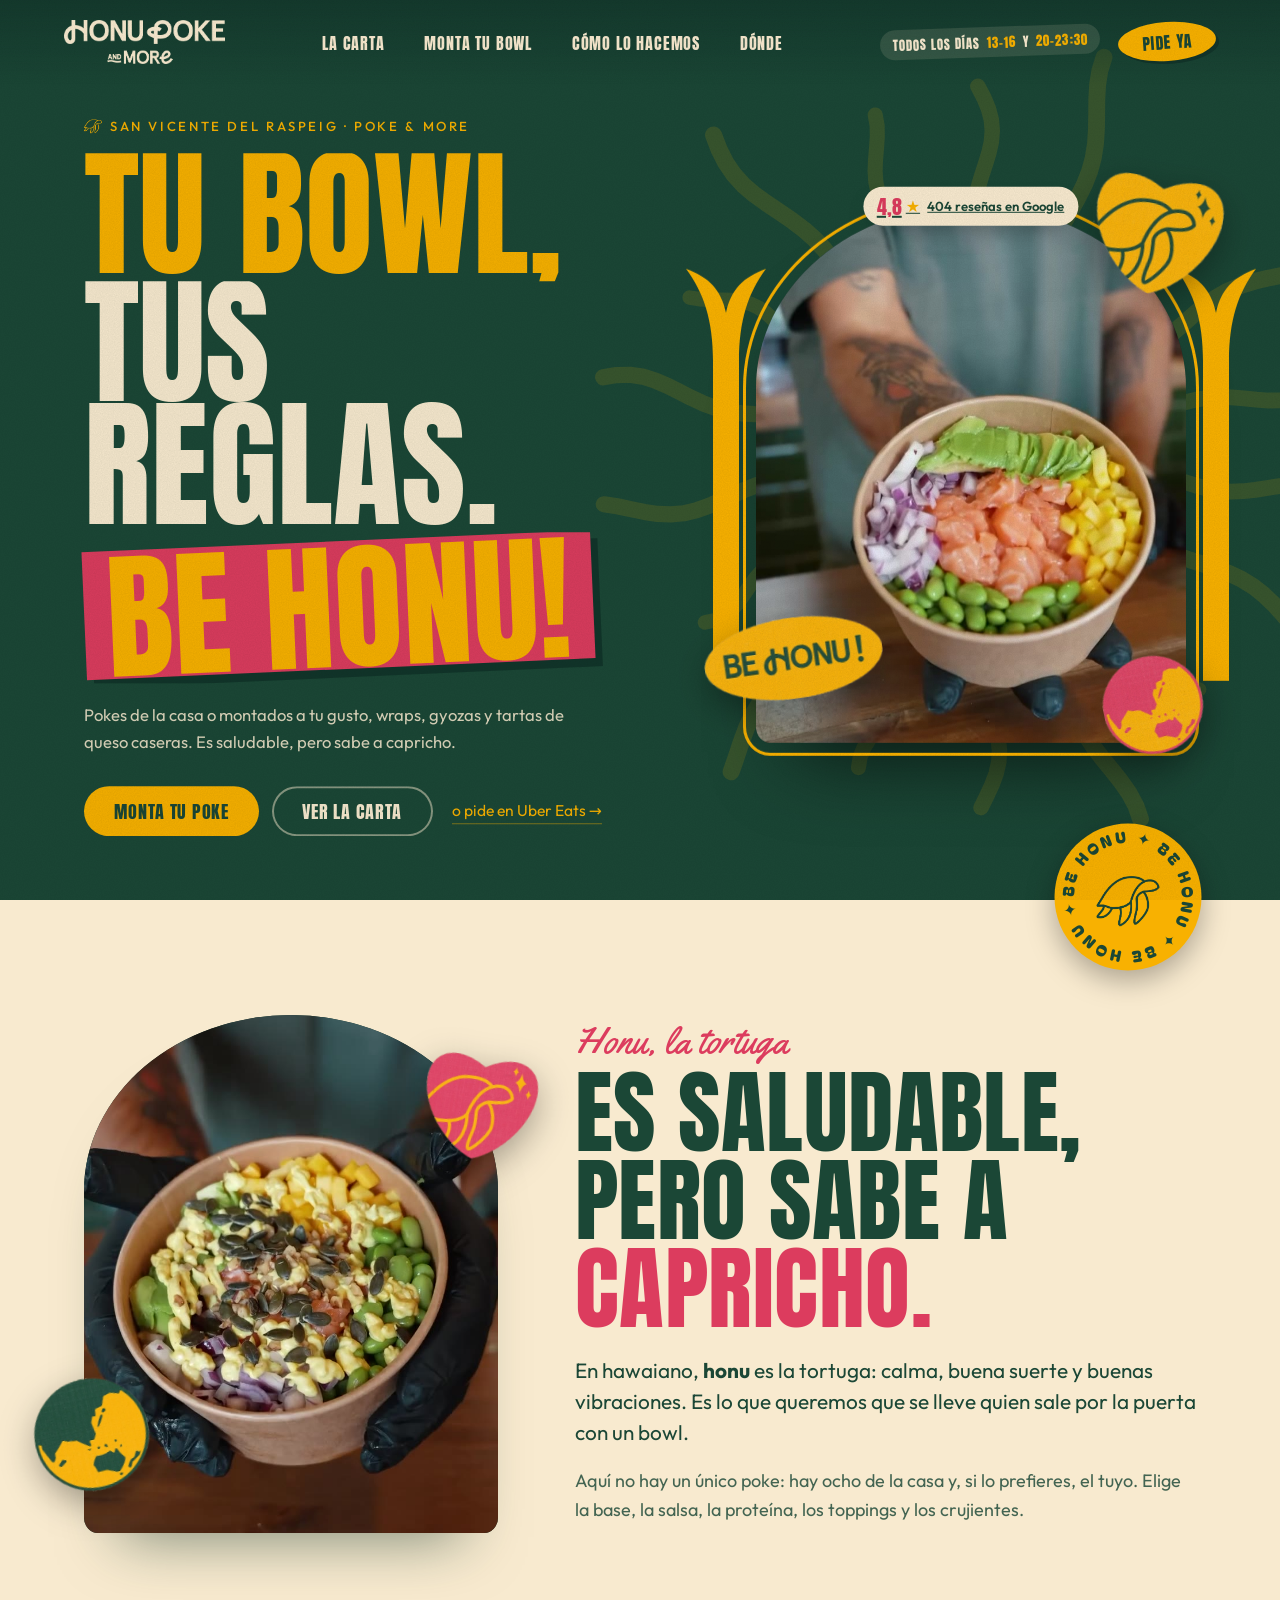
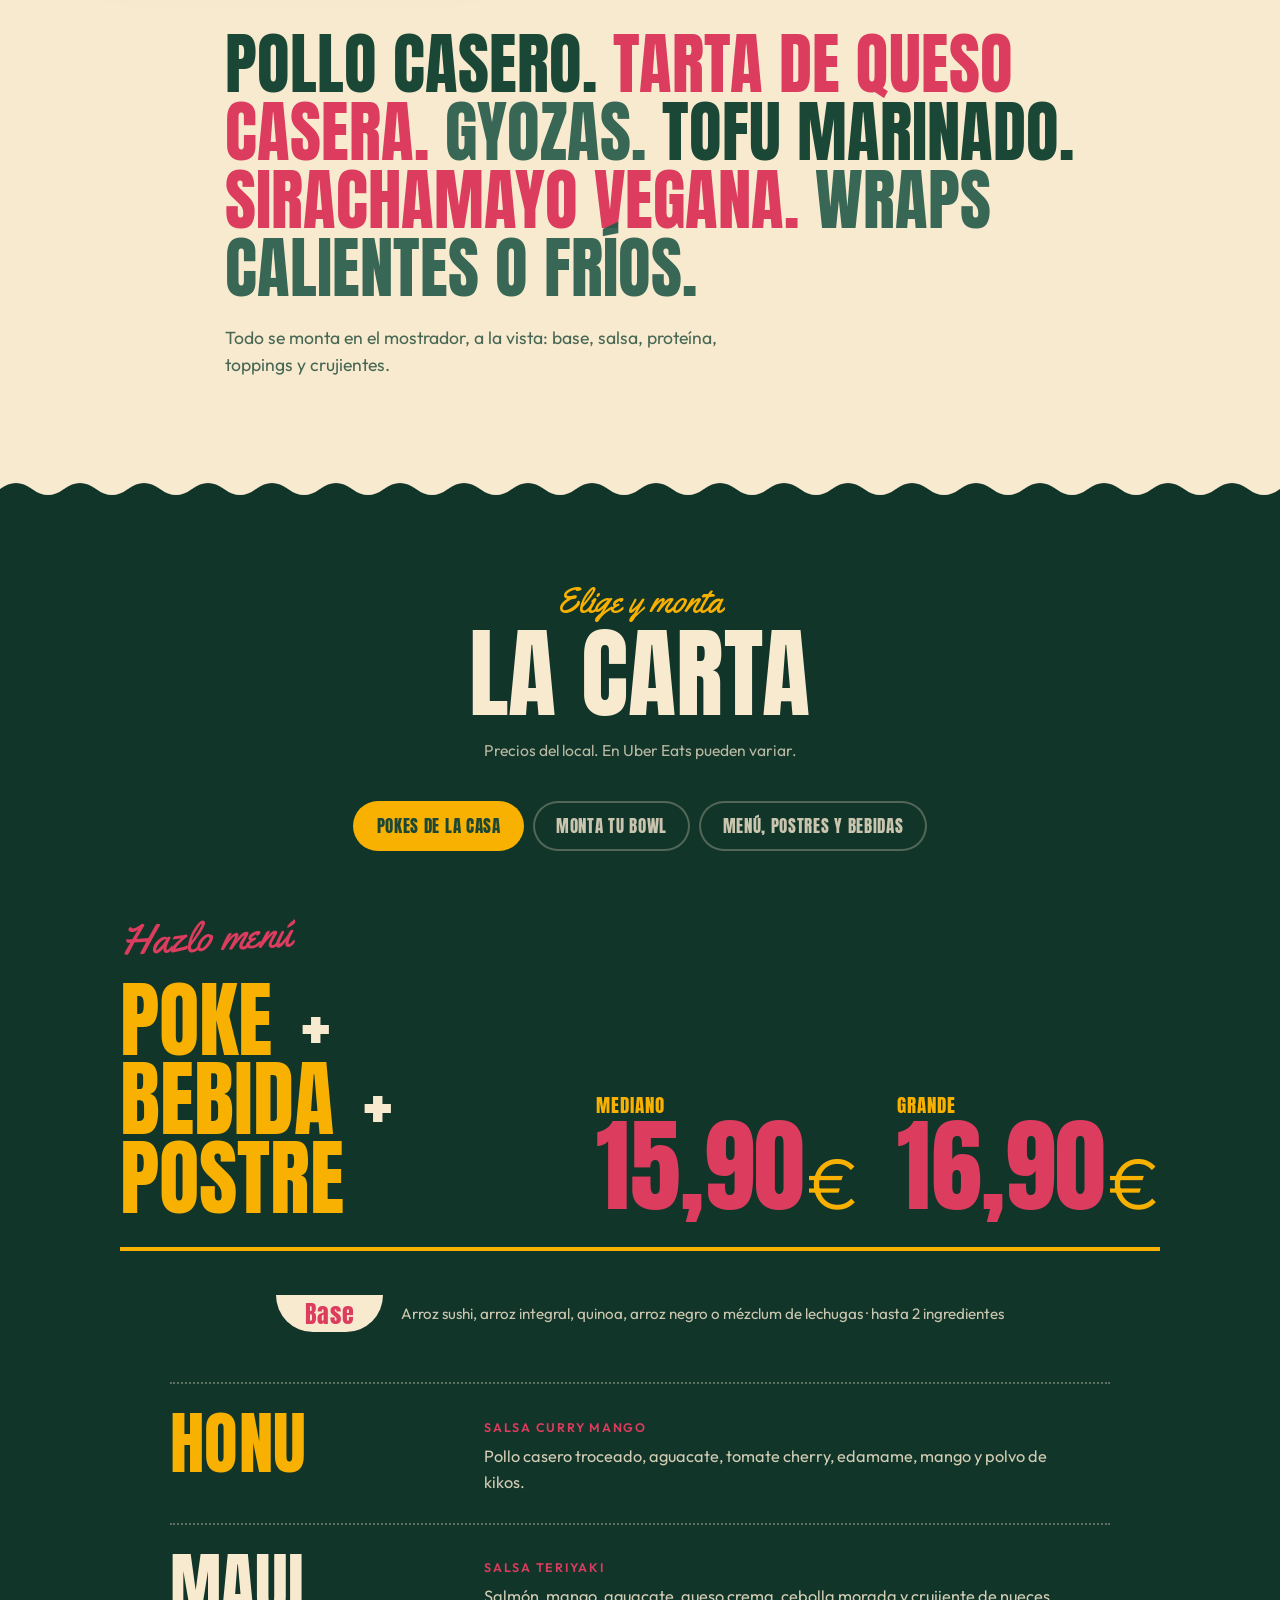
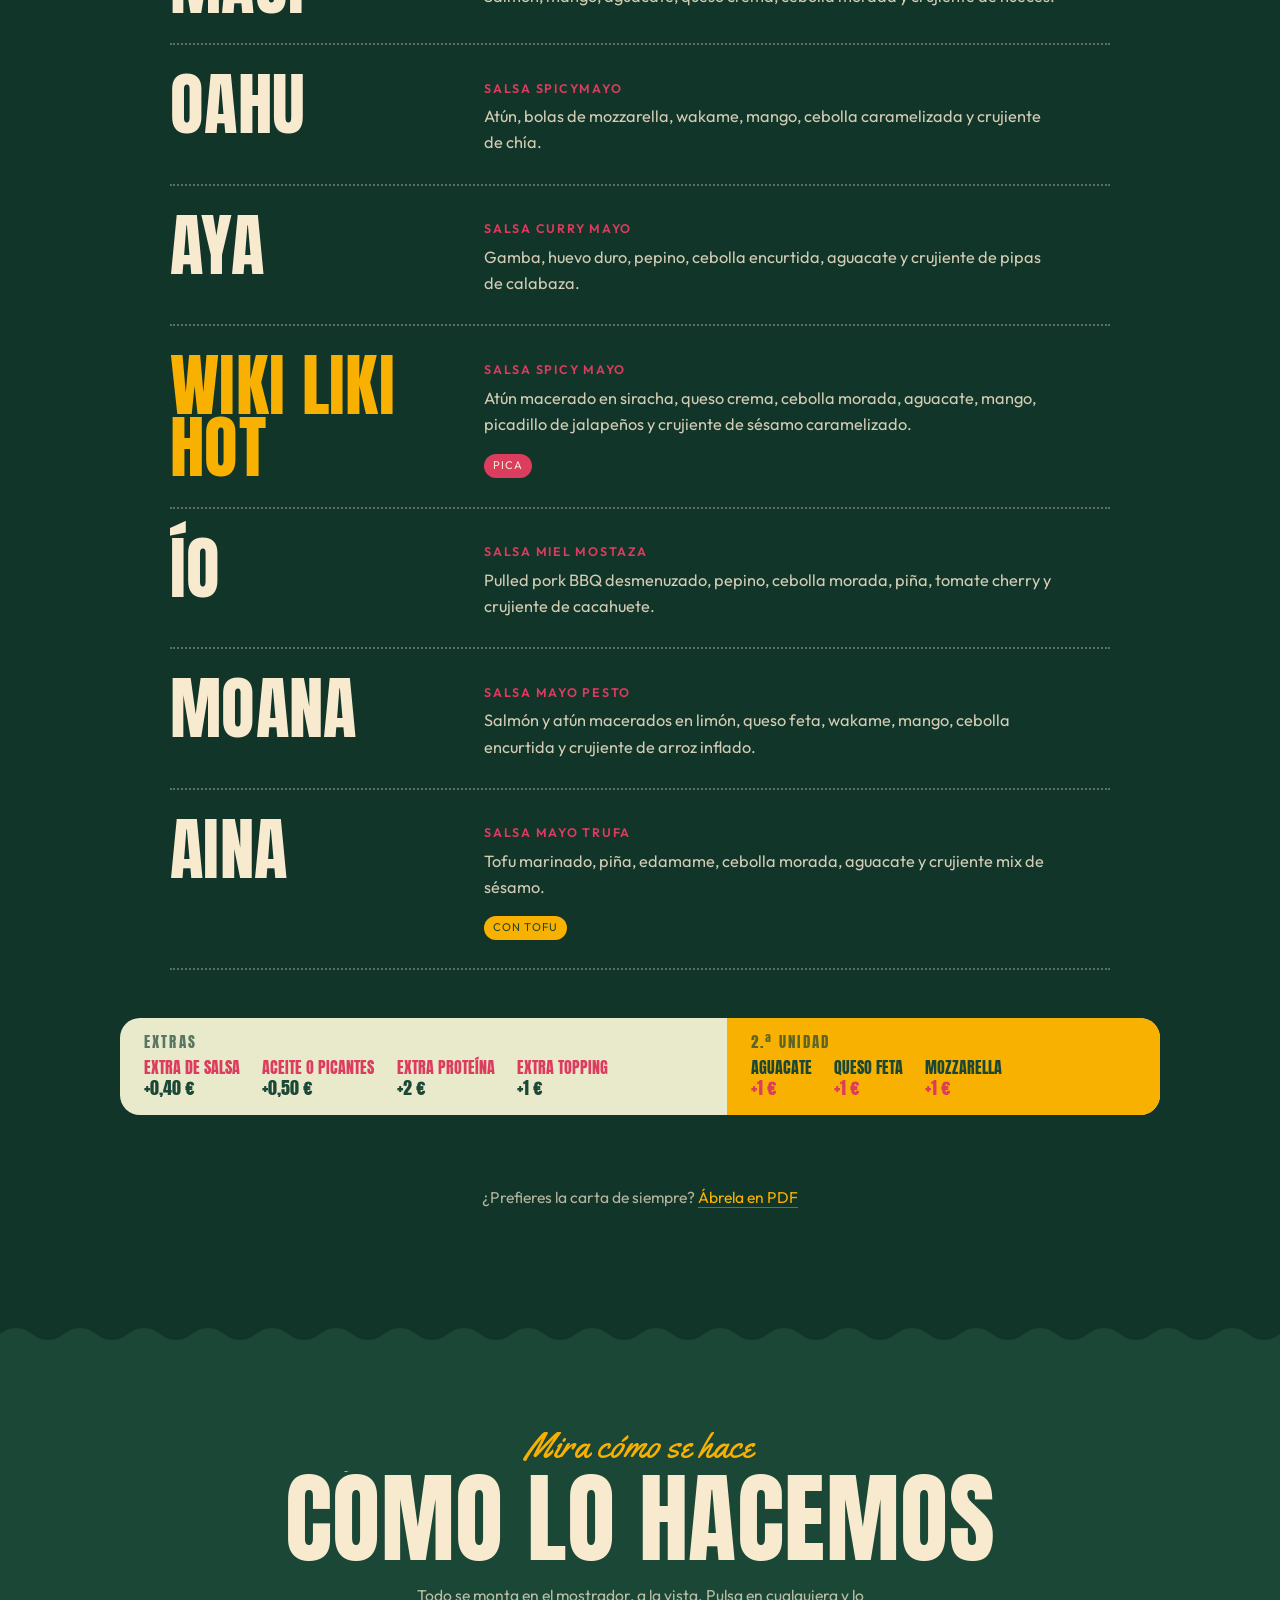
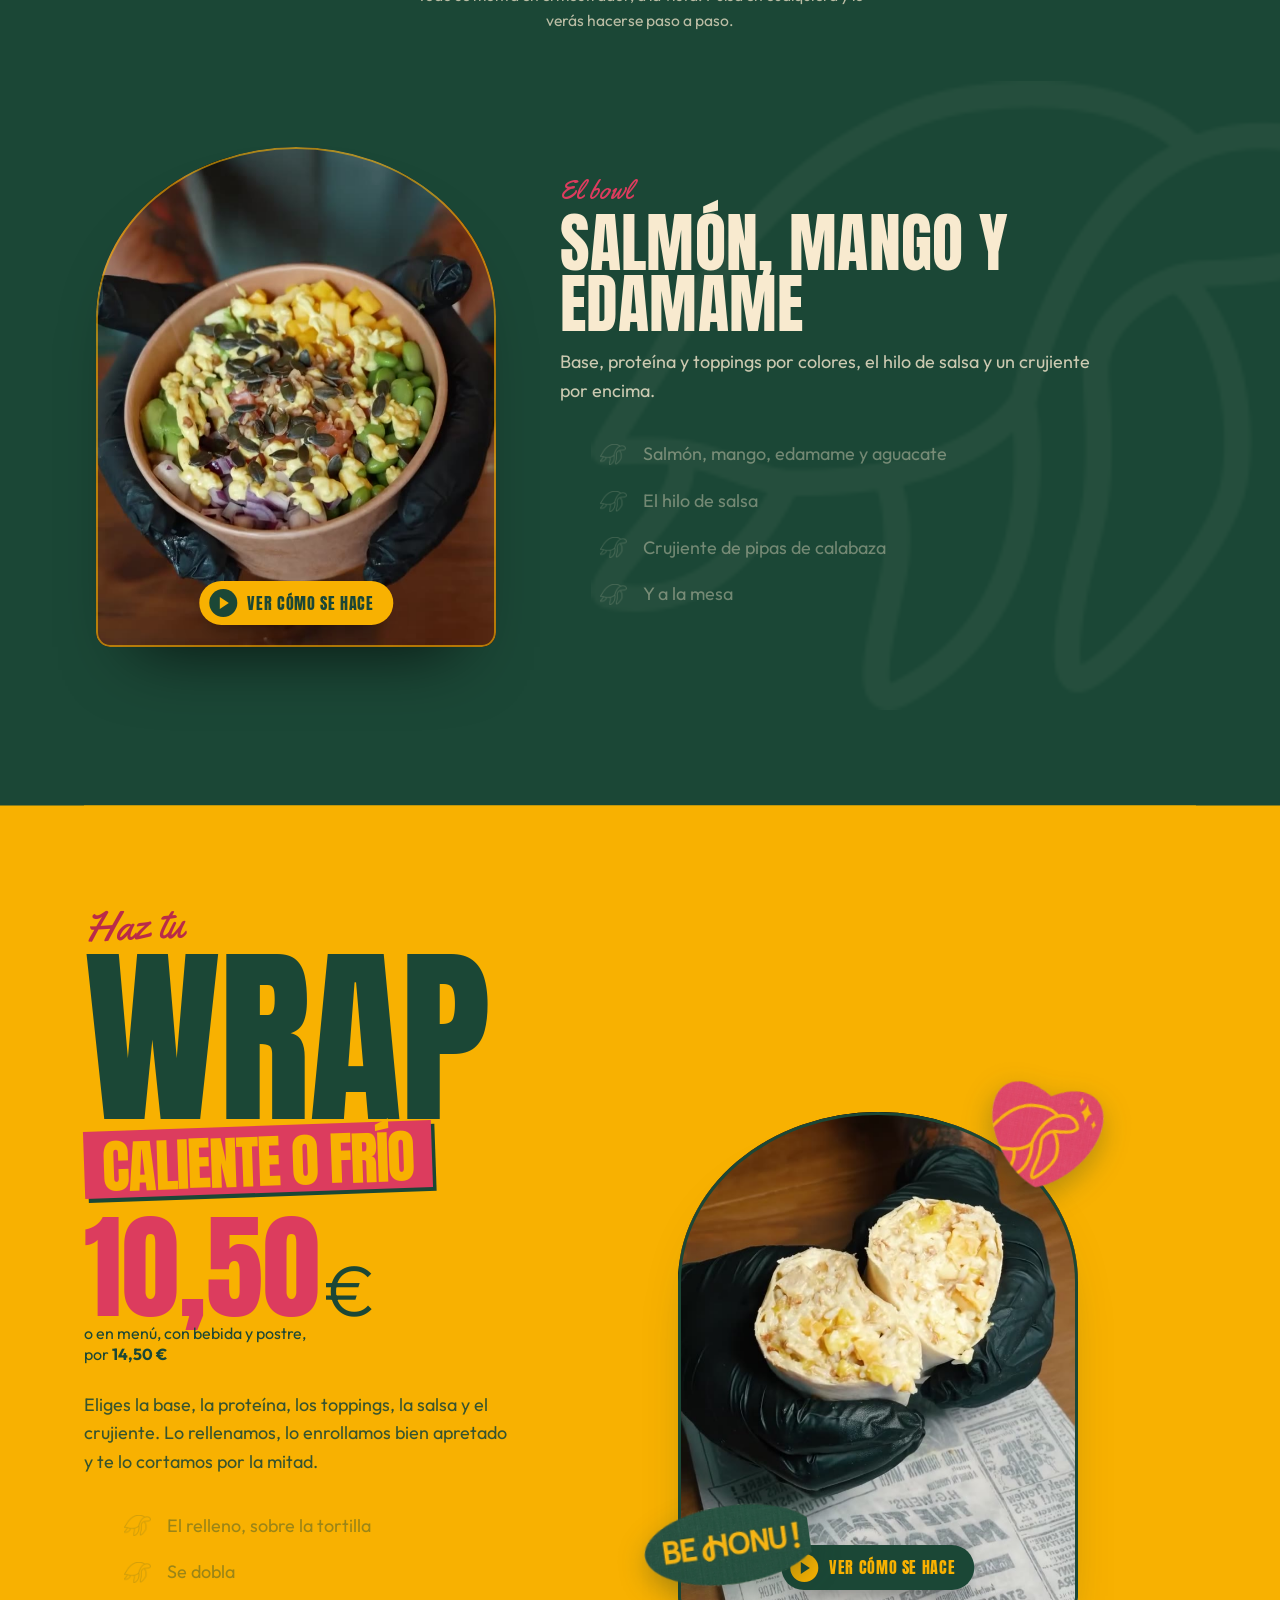
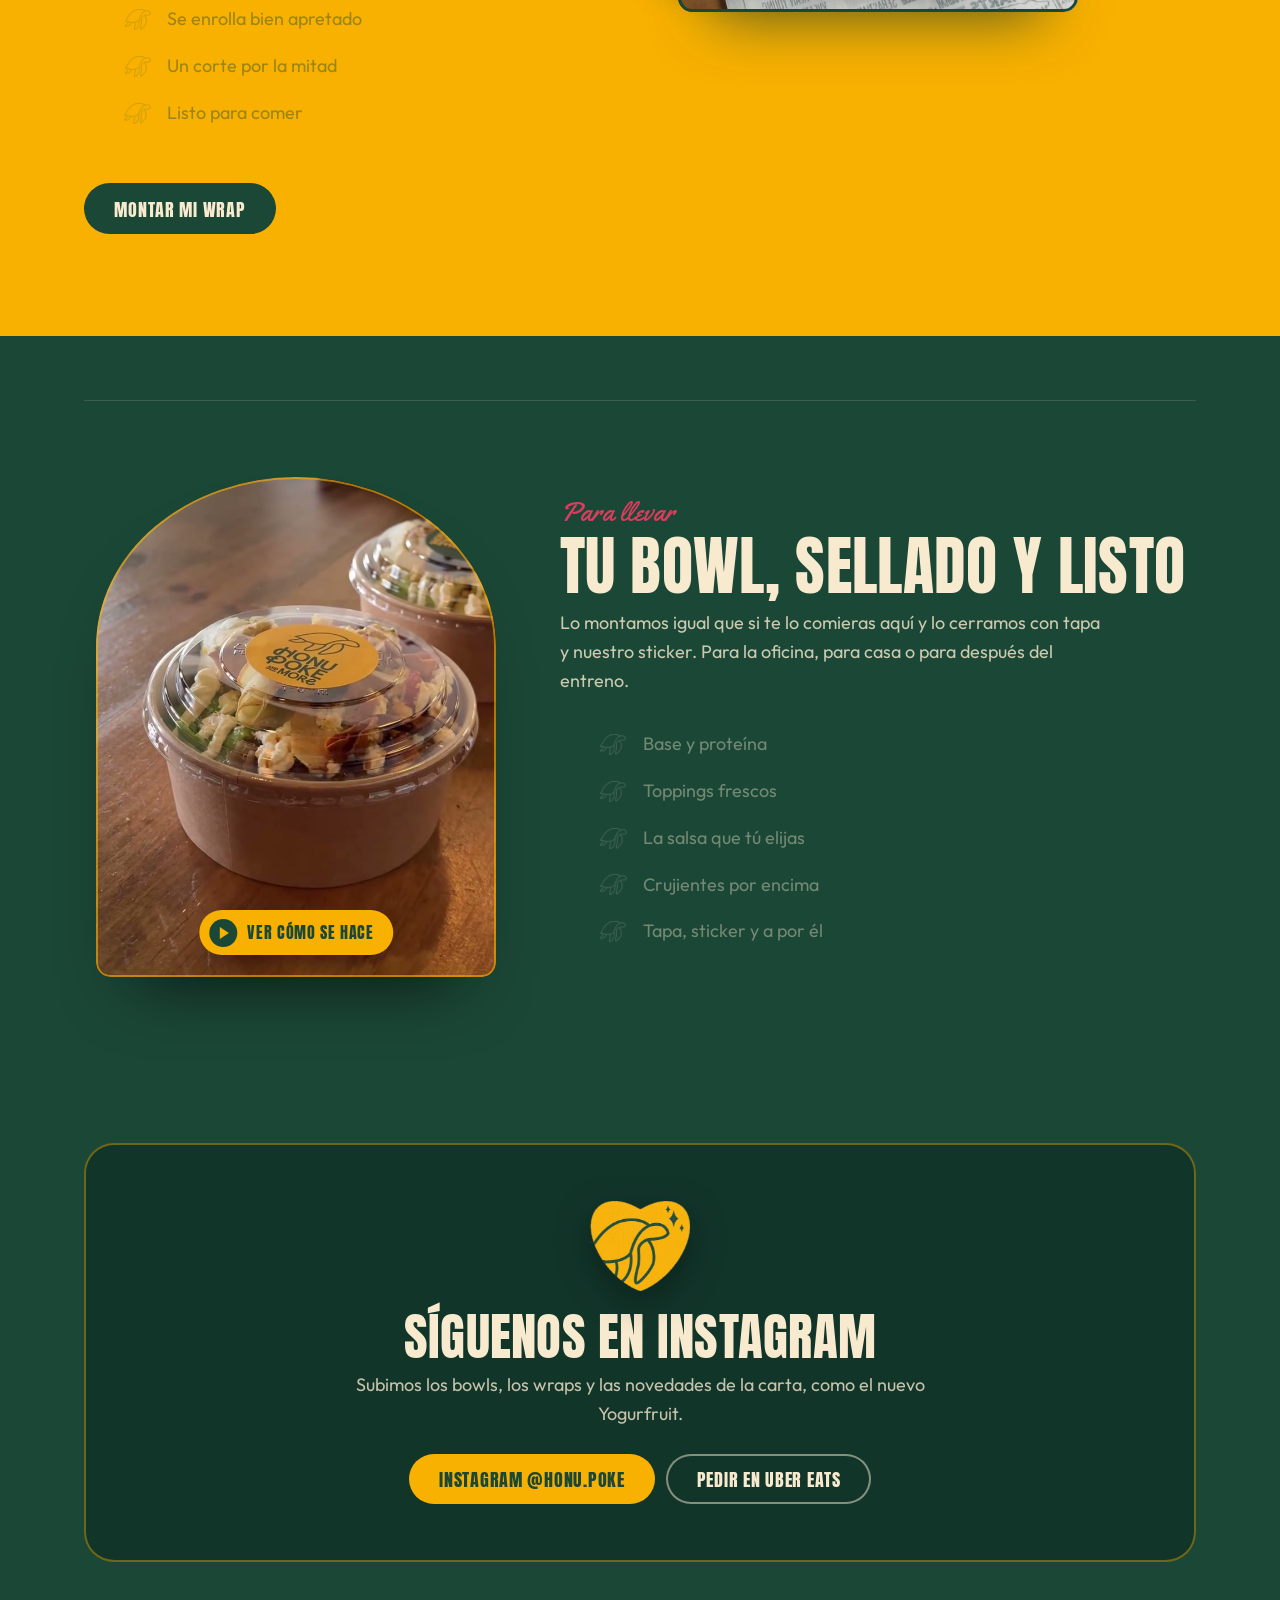
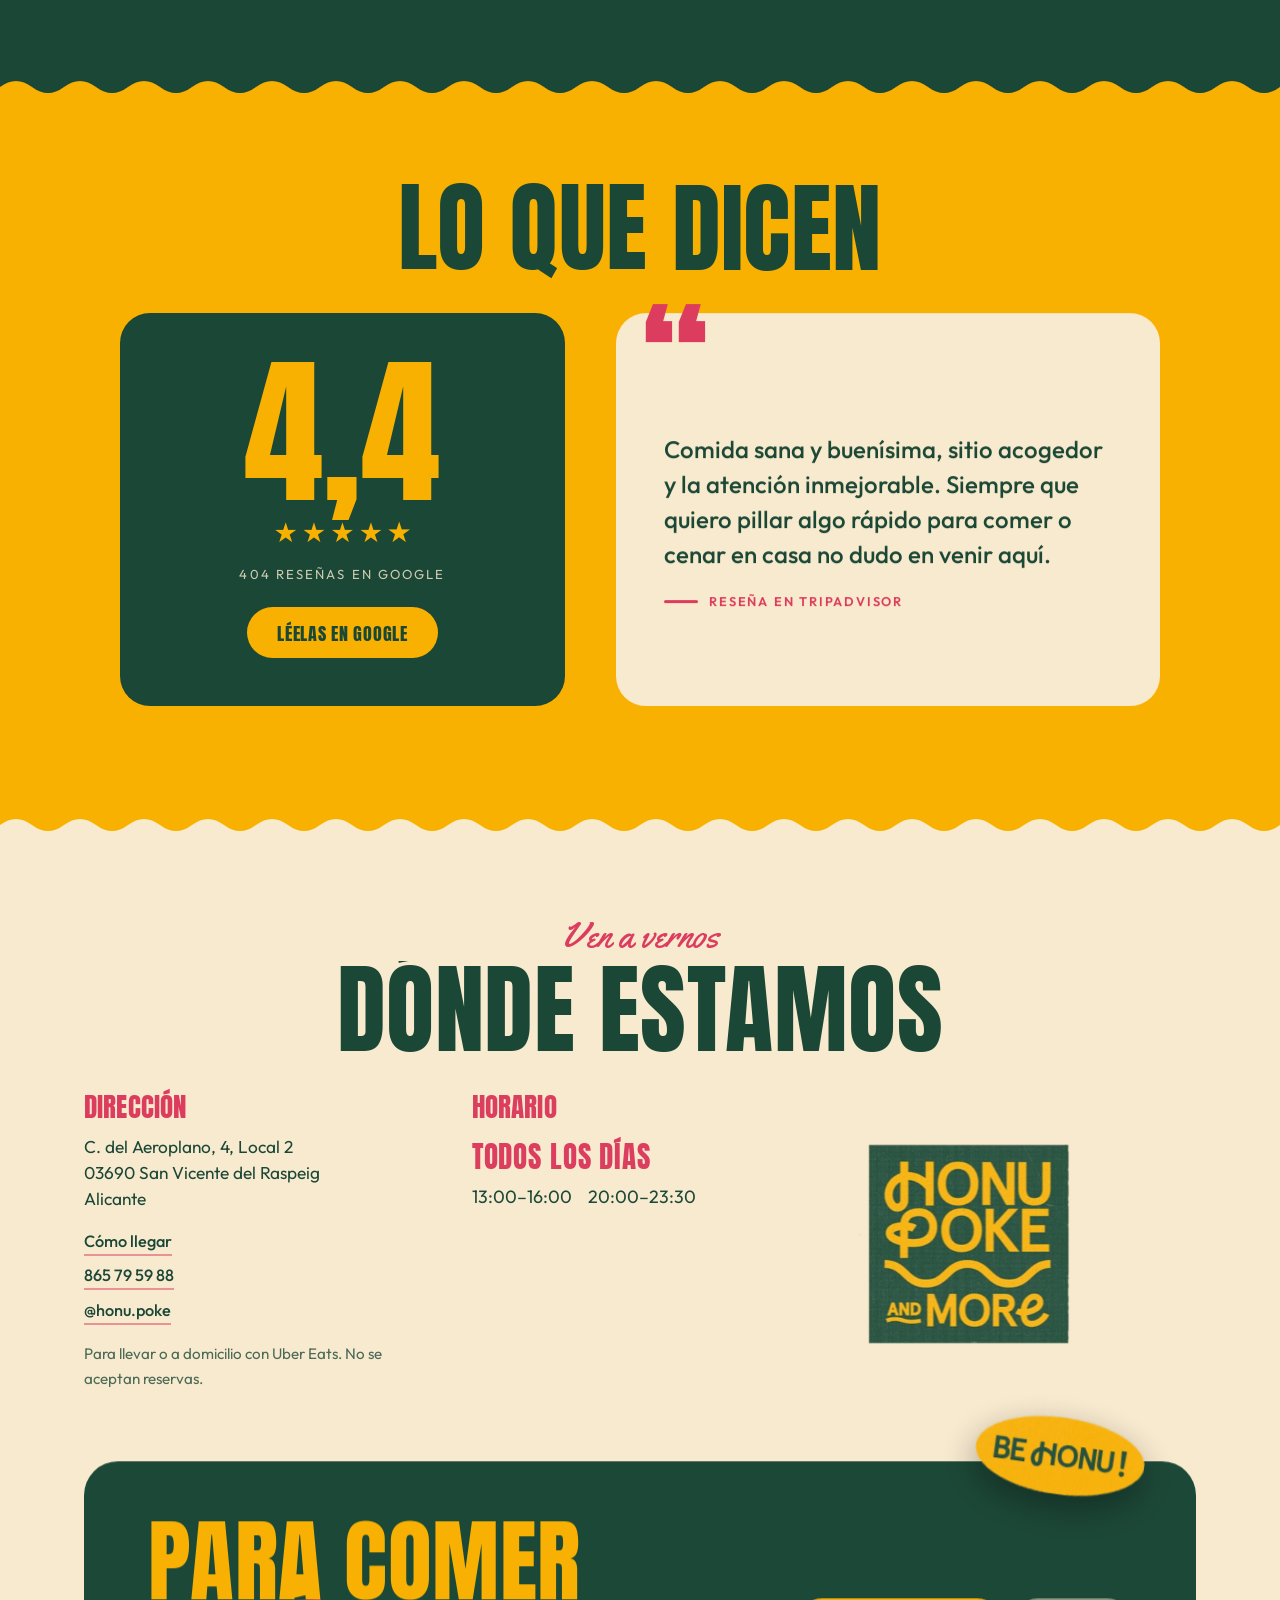
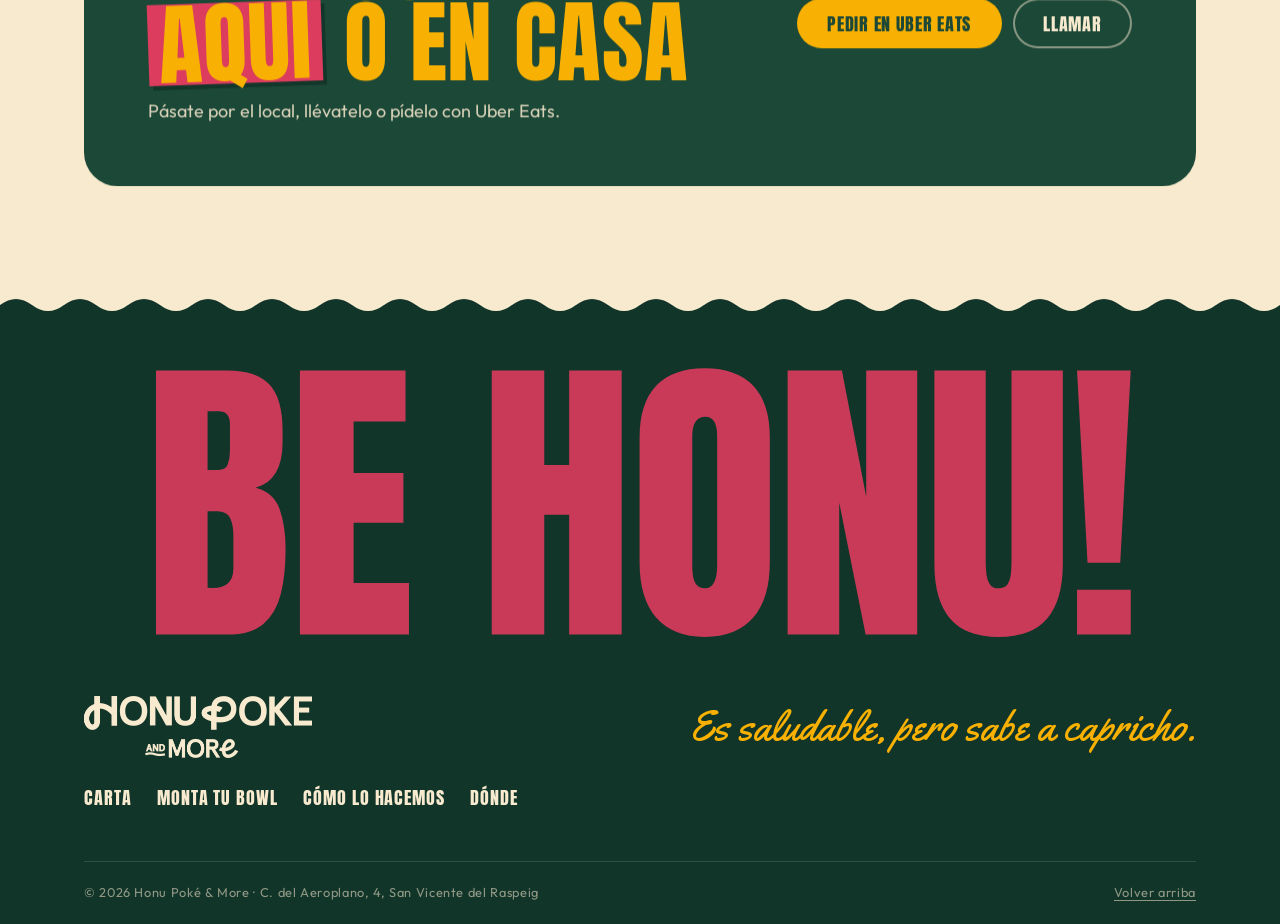
==== index.html @ bc314ca7 "Web de Honu Poké & More Co-Authored-By: Claude Sonnet 5.5 <noreply@anthropic.com>" ====
<!DOCTYPE html>
<html lang="es">
<head>
<meta charset="utf-8">
<meta name="viewport" content="width=device-width, initial-scale=1">
<title>Honu Poké & More · Pokes, wraps y gyozas en San Vicente del Raspeig</title>
<meta name="description" content="Pokes de la casa o hechos a tu gusto, wraps, gyozas y tartas de queso caseras en San Vicente del Raspeig. Saludable, pero sabe a capricho. Pide en el local o en Uber Eats.">
<meta name="theme-color" content="#1B4736">

<meta property="og:type" content="website">
<meta property="og:title" content="Honu Poké & More · Pokes, wraps y gyozas">
<meta property="og:description" content="Pokes, wraps y gyozas en San Vicente del Raspeig. Es saludable, pero sabe a capricho.">
<meta property="og:image" content="https://makeweb0.github.io/honu-poke/assets/img/og.jpg">
<meta property="og:locale" content="es_ES">
<meta name="twitter:card" content="summary_large_image">

<link rel="icon" href="assets/img/favicon-32.png" sizes="32x32">
<link rel="icon" href="assets/img/favicon-64.png" sizes="64x64">
<link rel="apple-touch-icon" href="assets/img/apple-touch-icon.png">
<link rel="preload" href="assets/fonts/anton-latin.woff2" as="font" type="font/woff2" crossorigin>
<link rel="stylesheet" href="css/style.css">
<link rel="stylesheet" href="css/personalidad.css">

<script type="application/ld+json">
{
  "@context": "https://schema.org",
  "@type": "Restaurant",
  "name": "Honu Poké & More",
  "servesCuisine": ["Poke", "Hawaiana", "Saludable", "Vegana"],
  "address": {
    "@type": "PostalAddress",
    "streetAddress": "Calle del Aeroplano, 4, Local 2",
    "postalCode": "03690",
    "addressLocality": "San Vicente del Raspeig",
    "addressRegion": "Alicante",
    "addressCountry": "ES"
  },
  "telephone": "+34865795988",
  "priceRange": "€€",
  "aggregateRating": { "@type": "AggregateRating", "ratingValue": "4.8", "reviewCount": "404" },
  "openingHoursSpecification": [{
    "@type": "OpeningHoursSpecification",
    "dayOfWeek": ["Monday","Tuesday","Wednesday","Thursday","Friday","Saturday","Sunday"],
    "opens": "13:00", "closes": "16:00"
  },{
    "@type": "OpeningHoursSpecification",
    "dayOfWeek": ["Monday","Tuesday","Wednesday","Thursday","Friday","Saturday","Sunday"],
    "opens": "20:00", "closes": "23:30"
  }],
  "sameAs": ["https://www.instagram.com/honu.poke/"]
}
</script>
</head>
<body id="top">

<a class="skip-link" href="#nosotros">Saltar al contenido</a>

<!-- NAVBAR -->
<header class="nav" id="nav">
  <a class="nav__logo" href="#top" aria-label="Honu Poké & More, inicio">
    <span class="logo-word" role="img" aria-label="Honu Poke and More"></span>
  </a>

  <nav class="nav__links" aria-label="Principal">
    <a href="#carta" data-tab="t-casa">La carta</a>
    <a href="#carta" data-tab="t-monta">Monta tu bowl</a>
    <a href="#proceso">Cómo lo hacemos</a>
    <a href="#visita">Dónde</a>
  </nav>

  <div class="nav__right">
    <p class="nav__status">Todos los días <b>13–16</b> y <b>20–23:30</b></p>
    <a class="btn btn--sm nav__cta" href="https://www.ubereats.com/es/store/honu-poke/i9mvTQm-RK2mBBhM6Uy6yA" target="_blank" rel="noopener"><span>Pide ya</span></a>
    <button class="burger" id="burger" aria-expanded="false" aria-controls="menu-panel">
      <span class="burger__bar"></span><span class="burger__bar"></span><span class="burger__bar"></span>
      <span class="sr">Abrir el menú de navegación</span>
    </button>
  </div>
</header>

<!-- PANEL MÓVIL -->
<div class="panel" id="menu-panel" role="dialog" aria-modal="true" aria-label="Navegación">
  <svg class="panel__sun" data-sun viewBox="-100 -100 200 200" aria-hidden="true"></svg>
  <nav>
    <a href="#carta" data-tab="t-casa"><em>01</em>La carta</a>
    <a href="#carta" data-tab="t-monta"><em>02</em>Monta tu bowl</a>
    <a href="#proceso"><em>03</em>Cómo lo hacemos</a>
    <a href="#visita"><em>04</em>Dónde</a>
  </nav>
  <div class="panel__foot">
    <span>C. del Aeroplano, 4 · San Vicente del Raspeig</span>
    <a href="tel:+34865795988">865 79 59 88</a>
    <a href="https://www.instagram.com/honu.poke/" target="_blank" rel="noopener">@honu.poke</a>
  </div>
</div>

<main>

<!-- HERO -->
<section class="hero" id="inicio">
  <div class="hero__sun" aria-hidden="true"><svg data-sun viewBox="-100 -100 200 200"></svg></div>

  <div class="hero__grid">
    <div class="hero__text">
      <p class="hero__place"><span class="turtle turtle--sm" aria-hidden="true"></span> San Vicente del Raspeig · Poke &amp; more</p>
      <h1 class="hero__title">
        <span class="line l1"><span>Tu bowl,</span></span>
        <span class="line l2"><span>tus reglas.</span></span>
        <span class="line l3"><span><b class="strip">Be Honu!</b></span></span>
      </h1>
      <p class="hero__sub">Pokes de la casa o montados a tu gusto, wraps, gyozas y tartas de queso caseras. Es saludable, pero sabe a capricho.</p>
      <div class="hero__cta">
        <a class="btn" href="#carta" data-tab="t-monta"><span>Monta tu poke</span></a>
        <a class="btn btn--ghost" href="#carta" data-tab="t-casa"><span>Ver la carta</span></a>
        <a class="link" href="https://www.ubereats.com/es/store/honu-poke/i9mvTQm-RK2mBBhM6Uy6yA" target="_blank" rel="noopener">o pide en Uber Eats →</a>
      </div>
    </div>

    <div class="hero__media">
      <a class="hero__rating" href="https://www.google.com/search?hl=es-ES&gl=es&q=Honu+Pok%C3%A9,+C.+del+Aeroplano,+4,+03690+Alicante&ludocid=552835465339399173" target="_blank" rel="noopener">
        <b>4,8</b><span class="star" aria-hidden="true">★</span> 404 reseñas en Google
      </a>
      <svg class="leek leek--l" viewBox="-48 228 96 430" aria-hidden="true"><path d="M-13 650 L-13 330 C-13 290 -22 262 -40 238 C-18 246 -5 258 0 282 C5 258 18 246 40 238 C22 262 13 290 13 330 L13 650 Z"/></svg>
      <svg class="leek leek--r" viewBox="-48 228 96 430" aria-hidden="true"><path d="M-13 650 L-13 330 C-13 290 -22 262 -40 238 C-18 246 -5 258 0 282 C5 258 18 246 40 238 C22 262 13 290 13 330 L13 650 Z"/></svg>
      <div class="arch hero__arch">
        <video id="hero-video" src="assets/video/hero.mp4" poster="assets/img/bowl-salmon.jpg" muted loop playsinline preload="auto" aria-label="Montando un poke de salmón en el mostrador"></video>
      </div>
      <img class="sticker sticker--heart" src="assets/img/sticker-heart-yellow.png" alt="" width="297" height="268">
      <img class="sticker sticker--oval" src="assets/img/sticker-oval-yellow.png" alt="Be Honu!" width="401" height="181">
      <img class="sticker sticker--globe" src="assets/img/sticker-globe-pink.png" alt="" width="272" height="267">
    </div>
  </div>

</section>

<!-- sello giratorio entre el hero y la siguiente sección -->
<div class="band-wrap">
  <div class="stamp" aria-hidden="true">
    <svg viewBox="0 0 200 200">
      <circle cx="100" cy="100" r="98" class="stamp__bg"/>
      <defs><path id="stamp-ring" d="M100 100 m-72 0 a72 72 0 1 1 144 0 a72 72 0 1 1 -144 0"/></defs>
      <text class="stamp__txt" font-size="21"><textPath href="#stamp-ring" textLength="445" lengthAdjust="spacing">BE HONU ✦ BE HONU ✦ BE HONU ✦ </textPath></text>
      <image href="assets/img/turtle.png" x="58" y="72" width="84" height="67"/>
    </svg>
  </div>
</div>

<!-- SOBRE NOSOTROS -->
<section class="about" id="nosotros">
  <div class="wrap">
    <div class="about__grid">
      <div class="about__media">
        <div class="arch about__arch"><img src="assets/img/bowl-final.jpg" alt="Poke con salmón, mango, edamame, aguacate y pipas de calabaza sostenido con las dos manos" loading="lazy" width="720" height="1280" style="object-position:50% 62%"></div>
        <img class="sticker sticker--globe" src="assets/img/sticker-globe-green.png" alt="" loading="lazy" width="273" height="269">
        <img class="sticker sticker--heart" src="assets/img/sticker-heart-pink.png" alt="" loading="lazy" width="295" height="268">
      </div>
      <div class="about__copy">
        <p class="about__kicker script">Honu, la tortuga</p>
        <h2 class="about__title reveal-words">Es saludable, pero sabe a <em>capricho.</em></h2>
        <p class="about__lead">En hawaiano, <strong>honu</strong> es la tortuga: calma, buena suerte y buenas vibraciones. Es lo que queremos que se lleve quien sale por la puerta con un bowl.</p>
        <p class="about__text">Aquí no hay un único poke: hay ocho de la casa y, si lo prefieres, el tuyo. Elige la base, la salsa, la proteína, los toppings y los crujientes.</p>
      </div>
    </div>

    <div class="about__run">
      <p><span>Pollo casero.</span> <span>Tarta de queso casera.</span> <span>Gyozas.</span> <span>Tofu marinado.</span> <span>Sirachamayo vegana.</span> <span>Wraps calientes o fríos.</span></p>
      <p class="about__run-note">Todo se monta en el mostrador, a la vista: base, salsa, proteína, toppings y crujientes.</p>
    </div>
  </div>
</section>

<!-- CARTA -->
<section class="carta" id="carta">
  <div class="wrap">
    <header class="sec-head">
      <p class="sec-kicker script">Elige y monta</p>
      <h2 class="sec-title reveal-words">La carta</h2>
      <p class="sec-note">Precios del local. En Uber Eats pueden variar.</p>
    </header>

    <div class="tabs" role="tablist" aria-label="Secciones de la carta">
      <button role="tab" aria-selected="true"  aria-controls="t-casa"  id="tab-casa">Pokes de la casa</button>
      <button role="tab" aria-selected="false" aria-controls="t-monta" id="tab-monta">Monta tu bowl</button>
      <button role="tab" aria-selected="false" aria-controls="t-menu"  id="tab-menu">Menú, postres y bebidas</button>
    </div>

    <!-- POKES DE LA CASA -->
    <div class="tabpanel" id="t-casa" role="tabpanel" aria-labelledby="tab-casa">
      <div class="deal">
        <div class="deal__l">
          <span class="script">Hazlo menú</span>
          <p class="deal__eq">Poke <i>+</i> Bebida <i>+</i> Postre</p>
        </div>
        <div class="deal__prices">
          <p><span>Mediano</span><b>15,90<em>€</em></b></p>
          <p><span>Grande</span><b>16,90<em>€</em></b></p>
        </div>
      </div>
      <p class="base-note"><b>Base</b><span>Arroz sushi, arroz integral, quinoa, arroz negro o mézclum de lechugas · hasta 2 ingredientes</span></p>

      <div class="pokes">
        <article class="poke">
          <h3>Honu</h3>
          <p class="poke__sauce">Salsa curry mango</p>
          <p class="poke__ing">Pollo casero troceado, aguacate, tomate cherry, edamame, mango y polvo de kikos.</p>
        </article>
        <article class="poke">
          <h3>Maui</h3>
          <p class="poke__sauce">Salsa teriyaki</p>
          <p class="poke__ing">Salmón, mango, aguacate, queso crema, cebolla morada y crujiente de nueces.</p>
        </article>
        <article class="poke">
          <h3>Oahu</h3>
          <p class="poke__sauce">Salsa spicymayo</p>
          <p class="poke__ing">Atún, bolas de mozzarella, wakame, mango, cebolla caramelizada y crujiente de chía.</p>
        </article>
        <article class="poke">
          <h3>Aya</h3>
          <p class="poke__sauce">Salsa curry mayo</p>
          <p class="poke__ing">Gamba, huevo duro, pepino, cebolla encurtida, aguacate y crujiente de pipas de calabaza.</p>
        </article>
        <article class="poke">
          <h3>Wiki Liki Hot</h3>
          <p class="poke__sauce">Salsa spicy mayo</p>
          <p class="poke__ing">Atún macerado en siracha, queso crema, cebolla morada, aguacate, mango, picadillo de jalapeños y crujiente de sésamo caramelizado.</p>
          <div class="poke__tags"><span class="hot">Pica</span></div>
        </article>
        <article class="poke">
          <h3>Ío</h3>
          <p class="poke__sauce">Salsa miel mostaza</p>
          <p class="poke__ing">Pulled pork BBQ desmenuzado, pepino, cebolla morada, piña, tomate cherry y crujiente de cacahuete.</p>
        </article>
        <article class="poke">
          <h3>Moana</h3>
          <p class="poke__sauce">Salsa mayo pesto</p>
          <p class="poke__ing">Salmón y atún macerados en limón, queso feta, wakame, mango, cebolla encurtida y crujiente de arroz inflado.</p>
        </article>
        <article class="poke">
          <h3>Aina</h3>
          <p class="poke__sauce">Salsa mayo trufa</p>
          <p class="poke__ing">Tofu marinado, piña, edamame, cebolla morada, aguacate y crujiente mix de sésamo.</p>
          <div class="poke__tags"><span class="veg">Con tofu</span></div>
        </article>
      </div>

      <div class="extras">
        <div class="extras__col">
          <h4>Extras</h4>
          <span class="extras__item">Extra de salsa<b>+0,40&nbsp;€</b></span>
          <span class="extras__item">Aceite o picantes<b>+0,50&nbsp;€</b></span>
          <span class="extras__item">Extra proteína<b>+2&nbsp;€</b></span>
          <span class="extras__item">Extra topping<b>+1&nbsp;€</b></span>
        </div>
        <div class="extras__col extras__col--y">
          <h4>2.ª unidad</h4>
          <span class="extras__item">Aguacate<b>+1&nbsp;€</b></span>
          <span class="extras__item">Queso feta<b>+1&nbsp;€</b></span>
          <span class="extras__item">Mozzarella<b>+1&nbsp;€</b></span>
        </div>
      </div>
    </div>

    <!-- MONTA TU BOWL (se pinta con JS) -->
    <div class="tabpanel" id="t-monta" role="tabpanel" aria-labelledby="tab-monta" hidden>
      <div class="bld" id="builder">
        <div class="bld__main">
          <div class="bld__bar">
            <div class="group"><span>¿Qué te apetece?</span>
              <div class="seg" id="seg-kind" role="group" aria-label="Tipo">
                <button type="button" data-kind="poke" aria-pressed="true">Poke</button>
                <button type="button" data-kind="wrap" aria-pressed="false">Wrap</button>
              </div>
            </div>
            <div class="group" id="grp-size"><span>Tamaño</span>
              <div class="seg seg--pink" id="seg-size" role="group" aria-label="Tamaño"></div>
            </div>
            <div class="group" id="grp-temp" hidden><span>Temperatura</span>
              <div class="seg seg--pink" id="seg-temp" role="group" aria-label="Temperatura">
                <button type="button" data-temp="Caliente" aria-pressed="true">Caliente</button>
                <button type="button" data-temp="Frío" aria-pressed="false">Frío</button>
              </div>
            </div>
          </div>
          <div id="steps"></div>
          <div class="xtras" id="xtras"></div>
        </div>

        <aside class="sum" aria-live="polite">
          <h3>Tu <span id="sum-kind">poke</span></h3>
          <p class="sum__sub" id="sum-size">Mediano</p>
          <ul class="sum__list" id="sum-list"></ul>
          <label class="menu-toggle"><input type="checkbox" id="menu-on"><span class="box" aria-hidden="true"></span>
            <span><b>Hazlo menú</b><br><span id="menu-desc">+ bebida + postre</span></span></label>
          <p class="sum__miss" id="sum-miss" hidden></p>
          <p class="sum__total"><span>Total</span><strong id="sum-total">11,90&nbsp;€</strong></p>
          <div class="sum__btns">
            <a class="btn btn--pink" href="https://www.ubereats.com/es/store/honu-poke/i9mvTQm-RK2mBBhM6Uy6yA" target="_blank" rel="noopener"><span>Pedir en Uber Eats</span></a>
            <button class="btn btn--green" type="button" id="copy"><span>Copiar mi pedido</span></button>
            <a class="btn btn--line" href="tel:+34865795988"><span>Llamar al local</span></a>
          </div>
          <p class="sum__hint">Copia tu pedido y dícelo en el local o por teléfono. En Uber Eats lo montas con sus opciones.</p>
        </aside>
      </div>
    </div>

    <!-- MENÚ, POSTRES Y BEBIDAS -->
    <div class="tabpanel" id="t-menu" role="tabpanel" aria-labelledby="tab-menu" hidden>
      <div class="menu-grid">
        <article class="mcard mcard--y">
          <h3>Completa tu menú</h3>
          <p class="big">Poke <i>+</i> Bebida <i>+</i> Postre</p>
          <p class="prices"><span>Mediano 15,90&nbsp;€</span><span>Grande 16,90&nbsp;€</span></p>
          <p class="big">Wrap <i>+</i> Bebida <i>+</i> Postre</p>
          <p class="prices"><span>Menú 14,50&nbsp;€</span></p>
        </article>

        <article class="mcard">
          <h3>Postres menú</h3>
          <ul class="mlist">
            <li><span>Tarta de queso casera</span></li>
            <li><span>Tarta de queso y pistacho casera</span></li>
            <li><span>Tarta de queso y Kinder casera</span></li>
            <li><span>Yogurfruit <span class="tag">Nuevo</span><i>Yogur, granola, mango, kiwi y plátano. Crema a elegir: miel, chocolate o pistacho.</i></span><b>+1&nbsp;€</b></li>
          </ul>
        </article>

        <article class="mcard mcard--s">
          <h3>Refrescos y cervezas</h3>
          <p><strong>Refrescos menú:</strong> agua, Coca-Cola, Aquarius, Nestea o Fanta.</p>
          <p><strong>Cervezas menú:</strong> Mahou 5 Estrellas o Mahou Tostada 00. <b style="color:var(--pink)">+0,50&nbsp;€</b></p>
        </article>

        <article class="mcard mcard--g">
          <h3>Para compartir</h3>
          <ul class="mlist">
            <li><span>Gyozas de pollo y vegetales</span><b>5,90&nbsp;€</b></li>
            <li><span>Gyozas de cerdo y vegetales</span><b>5,90&nbsp;€</b></li>
            <li><span>Gyozas vegetales</span><b>5,90&nbsp;€</b></li>
          </ul>
        </article>

        <article class="mcard">
          <h3>Bebidas y postres</h3>
          <ul class="mlist">
            <li><span>Agua</span><b>1,50&nbsp;€</b></li>
            <li><span>Refresco</span><b>1,70&nbsp;€</b></li>
            <li><span>Cerveza</span><b>2,60&nbsp;€</b></li>
            <li><span>Cerveza 00</span><b>2,90&nbsp;€</b></li>
            <li><span>Postres</span><b>4,90&nbsp;€</b></li>
          </ul>
        </article>
      </div>
    </div>

    <p class="carta__pdf">¿Prefieres la carta de siempre? <a class="link" href="assets/Carta_HonuPoke_Febrero.pdf" target="_blank" rel="noopener">Ábrela en PDF</a></p>
  </div>
</section>

<!-- CÓMO LO HACEMOS -->
<section class="proc" id="proceso">
  <span class="proc__wm turtle" aria-hidden="true"></span>

  <div class="wrap">
    <header class="sec-head">
      <p class="sec-kicker script">Mira cómo se hace</p>
      <h2 class="sec-title reveal-words">Cómo lo hacemos</h2>
      <p class="sec-note" style="color:var(--cream)">Todo se monta en el mostrador, a la vista. Pulsa en cualquiera y lo verás hacerse paso a paso.</p>
    </header>

    <!-- 1. POKE DE SALMÓN -->
    <article class="reel" id="reel-poke">
      <div class="reel__media">
        <div class="arch arch--reel">
          <video class="reel__video" src="assets/video/bowl-salmon.mp4" muted loop playsinline preload="none" tabindex="-1"></video>
          <img class="reel__still" src="assets/img/bowl-final.jpg" alt="Poke terminado con salmón, mango, edamame y pipas de calabaza" style="object-position:50% 62%">
          <button class="reel__btn" type="button"><span class="reel__ico" aria-hidden="true"></span><span>Ver cómo se hace</span></button>
          <span class="reel__sound" aria-hidden="true">Sonido</span>
        </div>
        <div class="reel__bar" aria-hidden="true"><i></i></div>
      </div>
      <div class="reel__info">
        <p class="reel__eyebrow script">El bowl</p>
        <h3>Salmón, mango y edamame</h3>
        <p class="reel__lead">Base, proteína y toppings por colores, el hilo de salsa y un crujiente por encima.</p>
        <ol class="steps" data-steps="0.8,2|2,3|3,4.2|4.2,6.4">
          <li><span class="steps__mark" aria-hidden="true"></span>Salmón, mango, edamame y aguacate</li>
          <li><span class="steps__mark" aria-hidden="true"></span>El hilo de salsa</li>
          <li><span class="steps__mark" aria-hidden="true"></span>Crujiente de pipas de calabaza</li>
          <li><span class="steps__mark" aria-hidden="true"></span>Y a la mesa</li>
        </ol>
      </div>
    </article>

    <!-- 2. WRAP -->
    <article class="reel reel--flip reel--wrap" id="reel-wrap">
      <div class="reel__media">
        <div class="arch arch--reel">
          <video class="reel__video" src="assets/video/wrap.mp4" muted loop playsinline preload="none" tabindex="-1"></video>
          <img class="reel__still" src="assets/img/wrap-corte.jpg" alt="Wrap cortado por la mitad" style="object-position:50% 62%">
          <button class="reel__btn" type="button"><span class="reel__ico" aria-hidden="true"></span><span>Ver cómo se hace</span></button>
          <span class="reel__sound" aria-hidden="true">Sonido</span>
        </div>
        <div class="reel__bar" aria-hidden="true"><i></i></div>
        <img class="sticker wrap__heart" src="assets/img/sticker-heart-pink.png" alt="" loading="lazy" width="295" height="268">
        <img class="sticker wrap__oval" src="assets/img/sticker-oval-green.png" alt="" loading="lazy" width="381" height="182">
      </div>
      <div class="reel__info">
        <p class="reel__eyebrow script">Haz tu</p>
        <h3 class="wrap__title">Wrap<span class="strip">caliente o frío</span></h3>
        <p class="wrap__price"><b>10,50<em>€</em></b><span>o en menú, con bebida y postre,<br>por <strong>14,50&nbsp;€</strong></span></p>
        <p class="reel__lead">Eliges la base, la proteína, los toppings, la salsa y el crujiente. Lo rellenamos, lo enrollamos bien apretado y te lo cortamos por la mitad.</p>
        <ol class="steps" data-steps="0,1.8|1.8,4|4,7|7,8.6|8.6,10.8">
          <li><span class="steps__mark" aria-hidden="true"></span>El relleno, sobre la tortilla</li>
          <li><span class="steps__mark" aria-hidden="true"></span>Se dobla</li>
          <li><span class="steps__mark" aria-hidden="true"></span>Se enrolla bien apretado</li>
          <li><span class="steps__mark" aria-hidden="true"></span>Un corte por la mitad</li>
          <li><span class="steps__mark" aria-hidden="true"></span>Listo para comer</li>
        </ol>
        <a class="btn btn--green wrap__cta" href="#carta" data-tab="t-monta" data-kind="wrap"><span>Montar mi wrap</span></a>
      </div>
    </article>

    <!-- 3. PARA LLEVAR -->
    <article class="reel" id="reel-llevar">
      <div class="reel__media">
        <div class="arch arch--reel">
          <video class="reel__video" src="assets/video/bowl-llevar.mp4" muted loop playsinline preload="none" tabindex="-1"></video>
          <img class="reel__still" src="assets/img/bowl-llevar-sticker.jpg" alt="Bowl cerrado con tapa transparente y el sticker de Honu Poke and More" style="object-position:50% 62%">
          <button class="reel__btn" type="button"><span class="reel__ico" aria-hidden="true"></span><span>Ver cómo se hace</span></button>
          <span class="reel__sound" aria-hidden="true">Sonido</span>
        </div>
        <div class="reel__bar" aria-hidden="true"><i></i></div>
      </div>
      <div class="reel__info">
        <p class="reel__eyebrow script">Para llevar</p>
        <h3>Tu bowl, sellado y listo</h3>
        <p class="reel__lead">Lo montamos igual que si te lo comieras aquí y lo cerramos con tapa y nuestro sticker. Para la oficina, para casa o para después del entreno.</p>
        <ol class="steps" data-steps="0,1.3|1.3,2.3|2.3,4|4,6|6,9.6">
          <li><span class="steps__mark" aria-hidden="true"></span>Base y proteína</li>
          <li><span class="steps__mark" aria-hidden="true"></span>Toppings frescos</li>
          <li><span class="steps__mark" aria-hidden="true"></span>La salsa que tú elijas</li>
          <li><span class="steps__mark" aria-hidden="true"></span>Crujientes por encima</li>
          <li><span class="steps__mark" aria-hidden="true"></span>Tapa, sticker y a por él</li>
        </ol>
      </div>
    </article>

    <div class="proc__cta">
      <img class="sticker" src="assets/img/sticker-heart-yellow.png" alt="" loading="lazy" width="297" height="268">
      <h3>Síguenos en Instagram</h3>
      <p>Subimos los bowls, los wraps y las novedades de la carta, como el nuevo Yogurfruit.</p>
      <div class="proc__cta-btns">
        <a class="btn" href="https://www.instagram.com/honu.poke/" target="_blank" rel="noopener"><span>Instagram @honu.poke</span></a>
        <a class="btn btn--ghost" href="https://www.ubereats.com/es/store/honu-poke/i9mvTQm-RK2mBBhM6Uy6yA" target="_blank" rel="noopener"><span>Pedir en Uber Eats</span></a>
      </div>
    </div>
  </div>
</section>

<!-- RESEÑAS -->
<section class="revs" id="resenas">
  <div class="wrap">
    <header class="sec-head">
      <h2 class="sec-title reveal-words">Lo que dicen</h2>
    </header>

    <div class="revs__grid">
      <div class="score">
        <div class="score__num"><span class="count" data-to="4.8" data-dec="1">0,0</span></div>
        <div class="score__stars" aria-hidden="true"><span>★</span><span>★</span><span>★</span><span>★</span><span>★</span></div>
        <p>404 reseñas en Google</p>
        <a class="btn" href="https://www.google.com/search?hl=es-ES&gl=es&q=Honu+Pok%C3%A9,+C.+del+Aeroplano,+4,+03690+Alicante&ludocid=552835465339399173" target="_blank" rel="noopener"><span>Léelas en Google</span></a>
      </div>
      <blockquote class="quote">
        <p>Comida sana y buenísima, sitio acogedor y la atención inmejorable. Siempre que quiero pillar algo rápido para comer o cenar en casa no dudo en venir aquí.</p>
        <footer>Reseña en Tripadvisor</footer>
      </blockquote>
    </div>

  </div>
</section>

<!-- DÓNDE -->
<section class="visit" id="visita">
  <div class="wrap">
    <header class="sec-head">
      <p class="sec-kicker script">Ven a vernos</p>
      <h2 class="sec-title reveal-words">Dónde estamos</h2>
    </header>

    <div class="visit__grid">
      <div>
        <h3>Dirección</h3>
        <address>C. del Aeroplano, 4, Local 2<br>03690 San Vicente del Raspeig<br>Alicante</address>
        <div class="visit__links">
          <a href="https://www.google.com/maps/search/?api=1&amp;query=Honu+Pok%C3%A9+C.+del+Aeroplano+4+Sant+Vicent+del+Raspeig" target="_blank" rel="noopener">Cómo llegar</a>
          <a href="tel:+34865795988">865 79 59 88</a>
          <a href="https://www.instagram.com/honu.poke/" target="_blank" rel="noopener">@honu.poke</a>
        </div>
        <p class="visit__note">Para llevar o a domicilio con Uber Eats. No se aceptan reservas.</p>
      </div>

      <div>
        <h3>Horario</h3>
        <p class="hours-line"><b>Todos los días</b><span>13:00–16:00</span><span>20:00–23:30</span></p>
      </div>

      <div class="visit__brand">
        <img src="assets/img/sticker-square-green.png" alt="Honu Poke and More" loading="lazy" width="281" height="267">
      </div>
    </div>

    <div class="order">
      <div>
        <h2>Para comer <em>aquí</em> o en casa</h2>
        <p>Pásate por el local, llévatelo o pídelo con Uber Eats.</p>
      </div>
      <div class="order__btns">
        <a class="btn" href="https://www.ubereats.com/es/store/honu-poke/i9mvTQm-RK2mBBhM6Uy6yA" target="_blank" rel="noopener"><span>Pedir en Uber Eats</span></a>
        <a class="btn btn--ghost" href="tel:+34865795988"><span>Llamar</span></a>
      </div>
      <img class="sticker" src="assets/img/sticker-oval-yellow.png" alt="" loading="lazy" width="401" height="181">
    </div>
  </div>
</section>

</main>

<!-- FOOTER -->
<footer class="foot" id="contacto">
  <div class="wrap">
    <p class="foot__giant" aria-hidden="true">Be Honu!</p>
    <div class="foot__row">
      <span class="logo-word" role="img" aria-label="Honu Poke and More"></span>
      <p class="foot__tag">Es saludable, pero sabe a capricho.</p>
      <nav class="foot__nav" aria-label="Pie">
        <a href="#carta" data-tab="t-casa">Carta</a>
        <a href="#carta" data-tab="t-monta">Monta tu bowl</a>
        <a href="#proceso">Cómo lo hacemos</a>
        <a href="#visita">Dónde</a>
      </nav>
    </div>
    <div class="foot__bar">
      <p>© <span id="year">2026</span> Honu Poké &amp; More · C. del Aeroplano, 4, San Vicente del Raspeig</p>
      <p><a href="#top">Volver arriba</a></p>
    </div>
  </div>
</footer>

<div class="toast" id="toast" role="status" aria-live="polite"></div>

<script src="assets/js/gsap.min.js"></script>
<script src="assets/js/ScrollTrigger.min.js"></script>
<script src="js/main.js"></script>
</body>
</html>
---- css/style.css ----
/* HONU POKÉ & MORE · Paleta tomada de los carteles de marca: · verde #1B4736 · amarillo #F8B101 · rosa #DC3C5E · crema #F8EACF · Tipos: Anton (titulares), Yellowtail (guiños de mano), Outfit (texto) */

@font-face{ font-family:"Anton"; src:url("../assets/fonts/anton-latin.woff2") format("woff2"); font-weight:400; font-display:swap }
@font-face{ font-family:"Yellowtail"; src:url("../assets/fonts/yellowtail-latin.woff2") format("woff2"); font-weight:400; font-display:swap }
@font-face{ font-family:"Outfit"; src:url("../assets/fonts/outfit-latin.woff2") format("woff2"); font-weight:300 700; font-display:swap }

:root{
  --green:       #1B4736;
  --green-deep:  #12352A;
  --green-mid:   #24594A;
  --yellow:      #F8B101;
  --yellow-lt:   #FFC933;
  --pink:        #DC3C5E;
  --pink-deep:   #B92B49;
  --cream:       #F8EACF;
  --cream-lt:    #FCF4E3;
  --sage:        #E8EACB;

  --display: "Anton", "Arial Narrow", Impact, sans-serif;
  --script:  "Yellowtail", "Brush Script MT", cursive;
  --text:    "Outfit", "Century Gothic", system-ui, sans-serif;

  --arch: 50% 50% 14px 14px / 34% 34% 3% 3%;

  --wrap: 1240px;
  --gut: clamp(18px, 5vw, 68px);

  --t-fast: .28s cubic-bezier(.22,.61,.36,1);
  --t-med:  .55s cubic-bezier(.22,.61,.36,1);
}

*,*::before,*::after{ box-sizing:border-box }
/* el scroll suave de los enlaces va en JS: con scroll-behavior:smooth en CSS, ScrollTrigger mide mal al refrescar */
html{ -webkit-text-size-adjust:100%; scroll-padding-top:70px }

body{
  margin:0; background:var(--green); color:var(--cream);
  font-family:var(--text); font-weight:400;
  font-size:clamp(16px,.45vw + 14.6px,18px); line-height:1.6;
  overflow-x:hidden; -webkit-font-smoothing:antialiased;
}
body.is-locked{ overflow:hidden }

img,video{ display:block; max-width:100%; height:auto }
a{ color:inherit }
button{ font:inherit; color:inherit }
ul{ margin:0; padding:0; list-style:none }

.sr{ position:absolute!important; width:1px; height:1px; padding:0; margin:-1px; overflow:hidden; clip:rect(0 0 0 0); white-space:nowrap }
.skip-link{
  position:fixed; top:8px; left:8px; z-index:200; transform:translateY(-200%);
  background:var(--yellow); color:var(--green); padding:.6em 1em; border-radius:99px; font-weight:600; text-decoration:none;
}
.skip-link:focus{ transform:none }
:focus-visible{ outline:3px solid var(--yellow); outline-offset:3px; border-radius:4px }

.wrap{ width:100%; max-width:var(--wrap); margin-inline:auto; padding-inline:var(--gut) }

/* ---------- marcas del logo, recoloreables ---------- */
.turtle{
  display:inline-block; height:1.4em; aspect-ratio:225/179; width:auto; flex:none; vertical-align:middle;
  background-color:currentColor;
  -webkit-mask:url("../assets/img/turtle.png") center/contain no-repeat;
          mask:url("../assets/img/turtle.png") center/contain no-repeat;
}
.turtle--sm{ height:1.1em }
.turtle--md{ height:3rem }
.turtle--lg{ height:4.6rem }

.logo-word{
  display:block; height:44px; aspect-ratio:455/124; background-color:var(--cream);
  -webkit-mask:url("../assets/img/logo-word.png") center/contain no-repeat;
          mask:url("../assets/img/logo-word.png") center/contain no-repeat;
  transition:background-color var(--t-med), transform var(--t-fast), height var(--t-med);
}

/* TIPOGRAFÍA */
h1,h2,h3,h4{ font-family:var(--display); font-weight:400; line-height:.95; margin:0; letter-spacing:.005em; text-transform:uppercase }
.script{ font-family:var(--script); font-weight:400; text-transform:none; letter-spacing:0 }

.sec-head{ position:relative; padding-block:clamp(60px,8vw,108px) clamp(26px,3vw,44px); text-align:center }
.sec-title{ font-size:clamp(2.8rem,8vw,6.2rem); max-width:16ch; margin-inline:auto }
.sec-kicker{ margin:0 0 .5rem; font-size:clamp(1.5rem,3vw,2.2rem); color:var(--pink); line-height:1 }
.sec-note{ margin:1.1rem auto 0; max-width:48ch; font-size:.98rem; opacity:.72 }

.reveal-words .w{ display:inline-block; overflow:hidden; vertical-align:top; padding-bottom:.12em; margin-bottom:-.12em }
.reveal-words .w > i{ display:inline-block; font-style:normal }

/* BOTONES */
.btn{
  --bg:var(--yellow); --fg:var(--green); --hover:var(--cream);
  position:relative; display:inline-flex; align-items:center; justify-content:center; gap:.6em;
  padding:.9em 1.7em .8em; border:0; border-radius:99px;
  background:var(--bg); color:var(--fg);
  font-family:var(--display); font-size:1.12rem; letter-spacing:.04em; text-transform:uppercase; text-decoration:none; line-height:1.1;
  cursor:pointer; overflow:hidden; isolation:isolate;
  transition:transform var(--t-fast), box-shadow var(--t-fast), color var(--t-fast);
}
.btn > *{ position:relative; z-index:2 }
.btn::after{
  content:""; position:absolute; inset:-1px; z-index:1; background:var(--hover);
  transform:translateY(101%); border-radius:50% 50% 0 0/28% 28% 0 0;
  transition:transform .45s cubic-bezier(.22,.61,.36,1), border-radius .45s;
}
.btn:hover::after,.btn:focus-visible::after{ transform:translateY(0); border-radius:0 }
.btn:hover,.btn:focus-visible{ box-shadow:0 14px 26px -16px rgba(0,0,0,.55) }

.btn--ghost{ --bg:transparent; --fg:var(--cream); --hover:var(--cream); box-shadow:inset 0 0 0 2px color-mix(in srgb,var(--cream) 50%,transparent) }
.btn--ghost:hover,.btn--ghost:focus-visible{ color:var(--green); box-shadow:inset 0 0 0 2px var(--cream) }
.btn--pink{ --bg:var(--pink); --fg:var(--cream); --hover:var(--green) }
.btn--green{ --bg:var(--green); --fg:var(--cream); --hover:var(--cream) }
.btn--green:hover,.btn--green:focus-visible{ color:var(--green) }
.btn--line{ --bg:transparent; --fg:var(--green); --hover:var(--green); box-shadow:inset 0 0 0 2px var(--green) }
.btn--line:hover,.btn--line:focus-visible{ color:var(--cream); box-shadow:inset 0 0 0 2px var(--green) }
.btn--sm{ padding:.7em 1.3em .6em; font-size:1rem }

.link{
  background:none; border:0; padding:0; cursor:pointer; color:var(--yellow); text-decoration:none;
  border-bottom:1.5px solid color-mix(in srgb,var(--yellow) 45%,transparent);
  transition:border-color var(--t-fast), color var(--t-fast);
}
.link:hover{ color:var(--cream); border-color:currentColor }

/* ARCO (la ventana de los carteles) */
.arch{ position:relative; overflow:hidden; border-radius:var(--arch); background:var(--green-deep) }
.arch img,.arch video{ width:100%; height:100%; object-fit:cover }

/* NAVBAR */
.nav{
  position:fixed; inset:0 0 auto 0; z-index:90;
  display:flex; align-items:center; justify-content:space-between; gap:1rem;
  padding:clamp(12px,1.8vw,20px) var(--gut);
  transition:padding var(--t-med), background var(--t-med), backdrop-filter var(--t-med);
}
.nav::before{
  content:""; position:absolute; inset:0; z-index:-1;
  background:linear-gradient(to bottom, rgba(18,53,42,.7), transparent); transition:opacity var(--t-med);
}
.nav.is-stuck{ padding-block:9px; background:color-mix(in srgb,var(--green) 93%,transparent); backdrop-filter:blur(10px) }
.nav.is-stuck::before{ opacity:0 }
.nav.is-stuck .logo-word{ height:34px }
.nav.is-light::before{ background:linear-gradient(to bottom, rgba(248,234,207,.92), rgba(248,234,207,0)) }
.nav.is-stuck.is-light{ background:color-mix(in srgb,var(--cream) 92%,transparent) }
.nav.is-light .logo-word{ background-color:var(--green) }
.nav.is-light .nav__links a{ color:var(--green) }
.nav.is-light .burger__label{ color:var(--green) }
body.panel-open .logo-word{ background-color:var(--cream) }

.nav__logo{ display:block; line-height:0 }
.nav__logo:hover .logo-word{ transform:rotate(-1.6deg) scale(1.03) }

.nav__links{ display:flex; gap:clamp(14px,2.2vw,34px) }
.nav__links a{
  position:relative; text-decoration:none; font-family:var(--display); text-transform:uppercase;
  font-size:1.02rem; letter-spacing:.05em; padding:.3em 0; color:var(--cream);
}
.nav__links a::after{
  content:""; position:absolute; left:0; bottom:0; height:3px; width:100%; background:var(--yellow);
  transform:scaleX(0); transform-origin:left; transition:transform .4s cubic-bezier(.22,.61,.36,1);
}
.nav__links a:hover::after,.nav__links a:focus-visible::after{ transform:scaleX(1) }

.nav__right{ display:flex; align-items:center; gap:clamp(10px,1.6vw,18px) }
.nav__status{
  margin:0; display:flex; align-items:center; gap:.5em; font-size:.74rem; letter-spacing:.1em; text-transform:uppercase;
  color:color-mix(in srgb,var(--cream) 78%,transparent);
}
.nav.is-light .nav__status{ color:color-mix(in srgb,var(--green) 75%,transparent) }
@media (max-width:1180px){ .nav__status{ display:none } }

.burger{
  display:none; align-items:center; justify-content:center; width:46px; height:46px; border-radius:50%;
  background:var(--yellow); border:0; cursor:pointer; position:relative; transition:background var(--t-fast);
}
.burger__bar{ position:absolute; left:50%; margin-left:-10px; width:20px; height:2.5px; border-radius:2px; background:var(--green); transition:transform .4s, top .4s, opacity .3s }
.burger__bar:nth-child(1){ top:16px } .burger__bar:nth-child(2){ top:22px } .burger__bar:nth-child(3){ top:28px }
.burger[aria-expanded="true"] .burger__bar:nth-child(1){ top:22px; transform:rotate(45deg) }
.burger[aria-expanded="true"] .burger__bar:nth-child(2){ opacity:0 }
.burger[aria-expanded="true"] .burger__bar:nth-child(3){ top:22px; transform:rotate(-45deg) }
.nav__cta{ white-space:nowrap }

@media (max-width:980px){
  .nav__links{ display:none }
  .burger{ display:inline-flex }
}
@media (max-width:420px){ .nav__cta{ display:none } }

/* ---------- panel móvil ---------- */
.panel{
  position:fixed; inset:0; z-index:80; background:var(--green);
  display:flex; flex-direction:column; justify-content:center; gap:2rem;
  padding:clamp(90px,14vh,130px) var(--gut) 34px;
  clip-path:inset(0 0 100% 0); visibility:hidden;
  transition:clip-path .7s cubic-bezier(.76,0,.24,1), visibility 0s .7s;
  overflow:auto;
}
.panel.is-open{ clip-path:inset(0 0 0 0); visibility:visible; transition:clip-path .7s cubic-bezier(.76,0,.24,1), visibility 0s }
.panel__sun{ position:absolute; right:-30%; top:-8%; width:90vmin; opacity:.12; pointer-events:none }
.panel nav{ position:relative }
.panel nav a{
  display:flex; align-items:baseline; gap:1rem; text-decoration:none;
  font-family:var(--display); text-transform:uppercase; font-size:clamp(2.6rem,12vw,5rem); line-height:1.08; color:var(--cream);
}
.panel nav a em{ font-family:var(--text); font-style:normal; font-size:.8rem; letter-spacing:.2em; color:var(--yellow) }
.panel nav a:nth-child(even){ color:var(--yellow) }
.panel__foot{ position:relative; display:grid; gap:.3rem; font-size:.95rem; opacity:.85 }
.panel__foot a{ text-decoration:none; border-bottom:1px solid color-mix(in srgb,var(--cream) 30%,transparent); width:max-content }

/* HERO */
.hero{
  position:relative; min-height:100svh; display:grid; align-items:center;
  padding:clamp(88px,12vh,128px) 0 clamp(28px,6vh,64px);
  background:var(--green); overflow:hidden; isolation:isolate;
}
.hero__sun{
  position:absolute; z-index:0; right:-12vw; top:50%; width:min(86vw,900px); aspect-ratio:1;
  transform:translateY(-50%); color:var(--yellow); opacity:.17; pointer-events:none;
}
.hero__sun svg{ width:100%; height:100%; overflow:visible }
.hero__grid{
  position:relative; z-index:2; width:100%; max-width:var(--wrap); margin-inline:auto; padding-inline:var(--gut);
  display:grid; grid-template-columns:minmax(0,1.15fr) minmax(0,.85fr); gap:clamp(24px,4vw,70px); align-items:center;
}
.hero__place{
  display:flex; align-items:center; gap:.6em; margin:0 0 1rem;
  font-size:.82rem; letter-spacing:.2em; text-transform:uppercase; color:var(--yellow); font-weight:500;
}
.hero__title{ font-size:clamp(3.4rem,min(11.4vw,15.5vh),10rem); line-height:.88; letter-spacing:0; margin:0 0 1.2rem }
.hero__title .line{ display:block; overflow:hidden; padding-bottom:.04em }
.hero__title .line > span{ display:block }
.hero__title .l1{ color:var(--yellow) }
.hero__title .l2{ color:var(--cream) }
.hero__title .l3{ color:var(--pink); display:inline-flex; align-items:baseline; gap:.16em }
.hero__title .l3 small{ font-family:var(--script); font-size:.28em; color:var(--cream); text-transform:none; letter-spacing:0; transform:rotate(-6deg); display:inline-block }
.hero__sub{ margin:0 0 1.9rem; max-width:44ch; font-size:clamp(1.02rem,1.3vw,1.18rem); color:color-mix(in srgb,var(--cream) 88%,transparent) }
.hero__cta{ display:flex; flex-wrap:wrap; gap:.8rem; align-items:center }
.hero__cta .link{ font-size:.98rem; margin-left:.4rem }

.hero__media{ position:relative; justify-self:center; width:100%; max-width:430px }
.hero__arch{
  aspect-ratio:4/5; box-shadow:0 50px 80px -40px rgba(0,0,0,.7);
  outline:3px solid var(--yellow); outline-offset:10px;
}
.hero__arch video{ will-change:transform }
.sticker{ position:absolute; z-index:3; pointer-events:none; filter:drop-shadow(0 12px 18px rgba(0,0,0,.35)) }
.sticker--heart{ width:clamp(86px,10vw,128px); right:-8%; top:-5%; transform:rotate(9deg); animation:bob 6s ease-in-out infinite }
.sticker--oval{ width:clamp(130px,14vw,190px); left:-12%; bottom:7%; transform:rotate(-8deg); animation:bob 7s ease-in-out -2s infinite }
.sticker--globe{ width:clamp(70px,8vw,100px); right:-4%; bottom:-4%; transform:rotate(-12deg); animation:bob 8s ease-in-out -4s infinite }
@keyframes bob{ 0%,100%{ translate:0 0 } 50%{ translate:0 -10px } }
@media (max-width:540px){ .sticker--oval{ left:-4% } .sticker--heart{ right:-3% } .sticker--globe{ right:0 } }

.hero__rating{
  position:absolute; z-index:4; left:50%; top:-18px; transform:translateX(-50%);
  display:inline-flex; align-items:center; gap:.55em; padding:.5em 1.05em; border-radius:99px;
  background:var(--cream); color:var(--green); font-size:.82rem; font-weight:600; white-space:nowrap;
  box-shadow:0 12px 24px -12px rgba(0,0,0,.5);
}
.hero__rating b{ font-family:var(--display); font-weight:400; font-size:1.25rem; line-height:1; color:var(--pink) }
.hero__rating .star{ color:var(--yellow); font-size:1rem; margin-left:-.2em }

@media (max-width:900px){
  .hero__grid{ grid-template-columns:1fr }
  .hero__media{ max-width:340px; margin-top:1.5rem }
  .hero{ padding-top:clamp(100px,14vh,130px) }
}

/* SOBRE NOSOTROS */
.about{ background:var(--cream); color:var(--green); overflow:hidden }
.about__grid{
  display:grid; grid-template-columns:minmax(0,.8fr) minmax(0,1.2fr); gap:clamp(30px,6vw,90px); align-items:center;
  padding-block:clamp(60px,9vw,120px) clamp(36px,5vw,60px);
}
.about__media{ position:relative; max-width:420px; width:100%; justify-self:center }
.about__arch{ aspect-ratio:4/5; box-shadow:0 40px 60px -36px rgba(18,53,42,.55) }
.about__media .sticker--globe{ left:-12%; right:auto; bottom:6%; width:clamp(80px,9vw,118px) }
.about__media .sticker--heart{ right:-9%; top:8%; width:clamp(78px,9vw,112px) }
.about__kicker{ margin:0 0 .6rem; font-size:clamp(1.6rem,3vw,2.3rem); color:var(--pink); line-height:1 }
.about__title{ font-size:clamp(2.8rem,7.2vw,6rem); color:var(--green); margin-bottom:1.4rem }
.about__title em{ font-style:normal; color:var(--pink) }
.about__lead{ margin:0 0 1.2rem; font-size:clamp(1.1rem,1.8vw,1.3rem); line-height:1.5; max-width:50ch }
.about__text{ margin:0; max-width:52ch; color:color-mix(in srgb,var(--green) 82%,transparent) }
@media (max-width:860px){ .about__grid{ grid-template-columns:minmax(0,1fr) } .about__media{ max-width:340px } .about__media .sticker--heart{ right:-3% } .about__media .sticker--globe{ left:-3% } }

/* CARTA */
.carta{ position:relative; background:var(--green-deep); padding-bottom:clamp(60px,9vw,120px) }
.carta .sec-title{ color:var(--cream) }
.carta .sec-kicker{ color:var(--yellow) }

.tabs{ display:flex; flex-wrap:wrap; justify-content:center; gap:.55rem; margin-bottom:clamp(34px,5vw,58px) }
.tabs button{
  background:transparent; border:0; cursor:pointer; padding:.7em 1.35em .6em; border-radius:99px;
  box-shadow:inset 0 0 0 2px color-mix(in srgb,var(--cream) 28%,transparent);
  font-family:var(--display); font-size:1.08rem; letter-spacing:.04em; text-transform:uppercase; color:color-mix(in srgb,var(--cream) 80%,transparent);
  transition:background var(--t-fast), color var(--t-fast), box-shadow var(--t-fast), transform var(--t-fast);
}
.tabs button:hover{ color:var(--cream); box-shadow:inset 0 0 0 2px var(--yellow); transform:translateY(-2px) }
.tabs button[aria-selected="true"]{ background:var(--yellow); color:var(--green); box-shadow:none }
.tabpanel[hidden]{ display:none }

/* --- pokes de la casa --- */
.deal{
  display:flex; flex-wrap:wrap; align-items:center; justify-content:center; gap:.4rem 1.6rem; text-align:center;
  max-width:880px; margin:0 auto clamp(18px,3vw,30px);
}
.deal .script{ font-size:clamp(1.6rem,3vw,2.2rem); color:var(--pink) }
.deal__eq{ font-family:var(--display); text-transform:uppercase; font-size:clamp(1.8rem,4.4vw,3.2rem); line-height:1; color:var(--cream) }
.deal__eq i{ font-style:normal; color:var(--yellow); margin-inline:.2em }
.deal__prices{ display:flex; gap:1.4rem; justify-content:center; width:100%; font-family:var(--display); font-size:clamp(1.1rem,2.2vw,1.5rem); color:var(--yellow); letter-spacing:.03em }
.base-note{
  display:flex; flex-wrap:wrap; align-items:center; justify-content:center; gap:.6rem 1.1rem; max-width:880px; margin:0 auto clamp(30px,4vw,50px);
  font-size:.95rem; color:color-mix(in srgb,var(--cream) 80%,transparent); text-align:center;
}
.base-note b{
  display:inline-block; padding:.2em 1.2em .15em; border-radius:0 0 99px 99px; background:var(--cream); color:var(--pink);
  font-family:var(--display); font-weight:400; font-size:1.5rem; letter-spacing:.04em; line-height:1.2;
}

.pokes{ display:grid; grid-template-columns:repeat(2,minmax(0,1fr)); gap:clamp(14px,2vw,24px); max-width:1040px; margin-inline:auto }
@media (max-width:760px){ .pokes{ grid-template-columns:1fr } }
.poke{
  position:relative; padding:clamp(22px,2.6vw,32px); border-radius:24px; overflow:hidden;
  background:color-mix(in srgb,var(--cream) 6%,var(--green-deep));
  box-shadow:inset 0 0 0 1.5px color-mix(in srgb,var(--cream) 14%,transparent);
  transition:transform var(--t-med), background var(--t-med), box-shadow var(--t-med);
}
.poke:hover{ transform:translateY(-6px) rotate(-.4deg); background:color-mix(in srgb,var(--cream) 10%,var(--green-deep)); box-shadow:inset 0 0 0 1.5px var(--yellow) }
.poke h3{ font-size:clamp(2.2rem,4.4vw,3.3rem); color:var(--yellow); margin-bottom:.3rem; display:flex; align-items:baseline; gap:.5em; flex-wrap:wrap }
.poke:nth-child(4n+2) h3,.poke:nth-child(4n+3) h3{ color:var(--cream) }
.poke h3 small{ font-family:var(--text); font-size:.7rem; letter-spacing:.14em; font-weight:600; padding:.3em .8em; border-radius:99px; background:var(--pink); color:var(--cream); transform:translateY(-.5em) }
.poke__sauce{ margin:0 0 .6rem; font-size:.78rem; letter-spacing:.14em; text-transform:uppercase; color:var(--pink); font-weight:600 }
.poke p.poke__ing{ margin:0; font-size:1rem; color:color-mix(in srgb,var(--cream) 82%,transparent); max-width:46ch }
.poke__tags{ display:flex; flex-wrap:wrap; gap:.4rem; margin-top:1rem }
.poke__tags span{ font-size:.7rem; letter-spacing:.1em; text-transform:uppercase; padding:.25em .8em; border-radius:99px; box-shadow:inset 0 0 0 1.5px color-mix(in srgb,var(--cream) 30%,transparent) }
.poke__tags .hot{ box-shadow:none; background:var(--pink); color:var(--cream) }
.poke__tags .veg{ box-shadow:none; background:var(--yellow); color:var(--green) }

/* --- barra de extras --- */
.extras{
  max-width:1040px; margin:clamp(30px,4vw,48px) auto 0; border-radius:20px; overflow:hidden;
  display:grid; grid-template-columns:1.4fr 1fr; background:var(--sage); color:var(--green);
}
.extras__col{ display:flex; flex-wrap:wrap; gap:.8rem 1.4rem; padding:1.1rem 1.5rem; align-items:center }
.extras__col--y{ background:var(--yellow) }
.extras__col h4{ width:100%; font-size:.95rem; letter-spacing:.14em; color:var(--green); opacity:.7; margin-bottom:-.2rem }
.extras__item{ font-family:var(--display); text-transform:uppercase; line-height:1.1; font-size:1.02rem; color:var(--pink) }
.extras__item b{ display:block; font-weight:400; color:var(--green); font-size:1.15rem }
.extras__col--y .extras__item{ color:var(--green) }
.extras__col--y .extras__item b{ color:var(--pink) }
@media (max-width:760px){ .extras{ grid-template-columns:1fr } }

/* MONTA TU BOWL (builder) */
.bld{ display:grid; grid-template-columns:minmax(0,1.5fr) minmax(280px,.7fr); gap:clamp(22px,3.4vw,52px); align-items:start; max-width:1120px; margin-inline:auto }
@media (max-width:900px){ .bld{ grid-template-columns:1fr } }

.bld__bar{ display:flex; flex-wrap:wrap; gap:.8rem 1.4rem; align-items:center; margin-bottom:clamp(22px,3vw,34px) }
.seg{ display:inline-flex; padding:5px; border-radius:99px; background:color-mix(in srgb,var(--cream) 10%,transparent) }
.seg button{
  border:0; cursor:pointer; background:transparent; padding:.6em 1.3em .5em; border-radius:99px;
  font-family:var(--display); text-transform:uppercase; letter-spacing:.04em; font-size:1.05rem; color:color-mix(in srgb,var(--cream) 80%,transparent);
  transition:background var(--t-fast), color var(--t-fast);
}
.seg button small{ font-family:var(--text); font-size:.72rem; letter-spacing:.04em; margin-left:.4em; opacity:.8; text-transform:none }
.seg button[aria-pressed="true"]{ background:var(--cream); color:var(--green) }
.seg--pink button[aria-pressed="true"]{ background:var(--pink); color:var(--cream) }
.bld__bar .group{ display:flex; flex-direction:column; gap:.4rem }
.bld__bar .group > span{ font-size:.7rem; letter-spacing:.18em; text-transform:uppercase; opacity:.65 }

.step{ display:grid; grid-template-columns:auto 1fr; gap:0 clamp(12px,2vw,24px); padding-block:clamp(18px,2.6vw,28px); border-top:1.5px solid color-mix(in srgb,var(--cream) 14%,transparent) }
.step__n{ font-family:var(--display); font-size:clamp(3.4rem,7vw,5.4rem); line-height:.85; color:var(--pink); text-align:center; min-width:1.1ch; transition:color var(--t-fast) }
.step:nth-child(even) .step__n{ color:var(--yellow) }
.step.is-done .step__n{ color:var(--cream) }
.step__head{ display:flex; flex-wrap:wrap; align-items:baseline; gap:.2rem .8rem; margin-bottom:.8rem }
.step__head h3{ font-size:clamp(1.5rem,3vw,2.1rem) }
.step__head h3 em{ font-style:normal; color:var(--yellow) }
.step__rule{ font-size:.78rem; letter-spacing:.14em; text-transform:uppercase; color:color-mix(in srgb,var(--cream) 62%,transparent) }
.step__count{ margin-left:auto; font-family:var(--display); font-size:1.15rem; color:color-mix(in srgb,var(--cream) 55%,transparent); letter-spacing:.04em }
.step.is-done .step__count{ color:var(--yellow) }
.chips{ display:flex; flex-wrap:wrap; gap:.45rem }
.chip{
  cursor:pointer; border:0; padding:.5em 1.05em; border-radius:99px; font-size:.95rem; line-height:1.2;
  background:transparent; box-shadow:inset 0 0 0 1.5px color-mix(in srgb,var(--cream) 30%,transparent);
  transition:background var(--t-fast), color var(--t-fast), transform var(--t-fast), opacity var(--t-fast), box-shadow var(--t-fast);
}
.chip:hover{ transform:translateY(-2px); box-shadow:inset 0 0 0 1.5px var(--yellow) }
.chip[aria-pressed="true"]{ background:var(--yellow); color:var(--green); box-shadow:none; font-weight:600 }
.chip[aria-disabled="true"]{ opacity:.32; cursor:not-allowed; transform:none; box-shadow:inset 0 0 0 1.5px color-mix(in srgb,var(--cream) 18%,transparent) }
.chip.is-pop{ animation:pop .4s cubic-bezier(.34,1.56,.64,1) }
@keyframes pop{ 0%{ transform:scale(.86) } 100%{ transform:scale(1) } }

.xtras{ margin-top:clamp(20px,3vw,32px); padding-top:clamp(18px,2.6vw,28px); border-top:1.5px solid color-mix(in srgb,var(--cream) 14%,transparent) }
.xtras > h3{ font-size:clamp(1.5rem,3vw,2.1rem); margin-bottom:.8rem }
.xtras > h3 em{ font-style:normal; color:var(--yellow) }
.xrow{ display:grid; grid-template-columns:repeat(auto-fill,minmax(230px,1fr)); gap:.6rem }
.xitem{ display:flex; align-items:center; justify-content:space-between; gap:.6rem; padding:.55em .9em; border-radius:14px; background:color-mix(in srgb,var(--cream) 7%,transparent); font-size:.92rem }
.xitem span b{ color:var(--yellow); font-weight:600; margin-left:.3em; white-space:nowrap }
.stepper{ display:inline-flex; align-items:center; gap:.3rem; flex:none }
.stepper button{ width:30px; height:30px; border-radius:50%; border:0; cursor:pointer; background:var(--cream); color:var(--green); font-size:1.1rem; line-height:0; transition:transform var(--t-fast), background var(--t-fast) }
.stepper button:hover{ background:var(--yellow); transform:scale(1.1) }
.stepper button:disabled{ opacity:.3; cursor:not-allowed; transform:none }
.stepper output{ min-width:1.4ch; text-align:center; font-family:var(--display); font-size:1.1rem }

/* resumen */
.sum{ position:sticky; top:84px; padding:clamp(22px,2.6vw,30px); border-radius:26px; background:var(--cream); color:var(--green); box-shadow:0 30px 50px -30px rgba(0,0,0,.7) }
.sum::before{ content:""; position:absolute; left:50%; top:-12px; width:80px; height:24px; margin-left:-40px; border-radius:99px; background:var(--pink) }
@media (max-width:900px){ .sum{ position:relative; top:0 } }
.sum h3{ font-size:clamp(1.8rem,3vw,2.3rem); margin-bottom:.1rem }
.sum__sub{ margin:0 0 1rem; font-size:.74rem; letter-spacing:.14em; text-transform:uppercase; color:var(--pink); font-weight:600 }
.sum__list{ display:grid; gap:.55rem; margin:0 0 1.1rem; padding:0; list-style:none; font-size:.93rem }
.sum__list li{ display:grid; grid-template-columns:78px 1fr; gap:.5rem; padding-bottom:.55rem; border-bottom:1px dotted color-mix(in srgb,var(--green) 28%,transparent) }
.sum__list li b{ font-family:var(--display); font-weight:400; text-transform:uppercase; letter-spacing:.04em; color:var(--pink); font-size:.98rem; line-height:1.4 }
.sum__list li span{ color:color-mix(in srgb,var(--green) 90%,transparent) }
.sum__list li.is-empty span{ opacity:.45; font-style:italic }
.menu-toggle{ display:flex; align-items:center; gap:.7rem; margin-bottom:1.1rem; padding:.7rem .9rem; border-radius:16px; background:var(--sage); cursor:pointer; font-size:.9rem; line-height:1.3 }
.menu-toggle input{ position:absolute; opacity:0; pointer-events:none }
.menu-toggle .box{ width:24px; height:24px; border-radius:7px; flex:none; box-shadow:inset 0 0 0 2px var(--green); display:grid; place-items:center; transition:background var(--t-fast) }
.menu-toggle input:checked + .box{ background:var(--pink); box-shadow:none }
.menu-toggle input:checked + .box::after{ content:""; width:10px; height:6px; border-left:3px solid var(--cream); border-bottom:3px solid var(--cream); transform:rotate(-45deg) translate(1px,-1px) }
.menu-toggle input:focus-visible + .box{ outline:3px solid var(--yellow); outline-offset:2px }
.menu-toggle b{ font-family:var(--display); font-weight:400; text-transform:uppercase; letter-spacing:.03em; font-size:1.05rem }
.sum__total{ display:flex; align-items:baseline; justify-content:space-between; margin:0 0 1rem; font-family:var(--display); text-transform:uppercase }
.sum__total span{ font-size:1.2rem; letter-spacing:.06em }
.sum__total strong{ font-weight:400; font-size:clamp(2.6rem,5vw,3.4rem); line-height:1; color:var(--pink); font-variant-numeric:tabular-nums }
.sum__btns{ display:grid; gap:.6rem }
.sum__btns .btn{ width:100% }
.sum__hint{ margin:.9rem 0 0; font-size:.78rem; line-height:1.4; color:color-mix(in srgb,var(--green) 70%,transparent) }
.sum__miss{ margin:0 0 1rem; padding:.55em .9em; border-radius:12px; background:color-mix(in srgb,var(--yellow) 40%,var(--cream)); font-size:.85rem; font-weight:500 }
.sum__miss[hidden]{ display:none }

.toast{
  position:fixed; left:50%; bottom:26px; z-index:150; transform:translate(-50%,30px); opacity:0; pointer-events:none;
  padding:.8em 1.4em; border-radius:99px; background:var(--yellow); color:var(--green); font-weight:600; box-shadow:0 16px 30px -12px rgba(0,0,0,.6);
  transition:transform .4s cubic-bezier(.22,.61,.36,1), opacity .3s;
}
.toast.is-on{ transform:translate(-50%,0); opacity:1 }

/* --- menú y bebidas --- */
.menu-grid{ display:grid; grid-template-columns:repeat(auto-fit,minmax(300px,1fr)); gap:clamp(14px,2vw,24px); max-width:1040px; margin-inline:auto }
.mcard{ padding:clamp(22px,3vw,34px); border-radius:24px; background:var(--cream); color:var(--green) }
.mcard--y{ background:var(--yellow) }
.mcard--s{ background:var(--sage) }
.mcard--g{ background:color-mix(in srgb,var(--cream) 7%,var(--green-deep)); color:var(--cream); box-shadow:inset 0 0 0 1.5px color-mix(in srgb,var(--cream) 16%,transparent) }
.mcard h3{ font-size:clamp(1.9rem,3.4vw,2.6rem); color:var(--pink); margin-bottom:.8rem }
.mcard--y h3{ color:var(--green) }
.mcard--g h3{ color:var(--yellow) }
.mcard h3 small{ display:block; font-family:var(--script); font-size:.6em; color:var(--pink); text-transform:none; letter-spacing:0; margin-bottom:.1em }
.mcard p{ margin:0 0 .6rem; font-size:.98rem }
.mcard .big{ font-family:var(--display); text-transform:uppercase; font-size:clamp(1.5rem,2.6vw,2rem); line-height:1.1; margin-bottom:.3rem }
.mcard .big i{ font-style:normal; color:var(--pink) }
.mcard--y .big i{ color:var(--green) }
.mcard .prices{ display:flex; gap:1.3rem; font-family:var(--display); font-size:1.4rem; color:var(--pink); letter-spacing:.03em; margin:.3rem 0 1rem }
.mcard--y .prices{ color:var(--green) }
.mlist li{ display:flex; align-items:baseline; gap:.6rem; padding:.5em 0; border-bottom:1px dotted color-mix(in srgb,currentColor 26%,transparent) }
.mlist li span{ flex:1 }
.mlist li span i{ display:block; font-style:normal; font-size:.82rem; opacity:.7 }
.mlist li b{ font-family:var(--display); font-weight:400; font-size:1.25rem; color:var(--pink); white-space:nowrap }
.mcard--y .mlist li b{ color:var(--green) }
.mcard--g .mlist li b{ color:var(--yellow) }
.mcard .tag{ display:inline-block; margin-left:.4em; padding:.1em .7em; border-radius:99px; background:var(--pink); color:var(--cream); font-size:.68rem; letter-spacing:.1em; text-transform:uppercase; font-weight:600; vertical-align:.15em }
.carta__pdf{ text-align:center; margin:clamp(40px,6vw,70px) 0 0; font-size:.98rem; color:color-mix(in srgb,var(--cream) 70%,transparent) }

/* CÓMO LO HACEMOS */
.proc{ position:relative; background:var(--green); overflow:hidden; padding-bottom:clamp(60px,9vw,120px) }
.proc .sec-title{ color:var(--cream) }
.proc .sec-kicker{ color:var(--yellow) }
.proc__wm{ position:absolute; right:-8%; top:10%; z-index:0; height:min(70vh,640px); color:var(--cream); opacity:.045; pointer-events:none }

.reel{
  position:relative; z-index:1; display:grid; gap:clamp(26px,4vw,64px); grid-template-columns:minmax(0,.8fr) minmax(0,1.2fr);
  align-items:center; padding-block:clamp(40px,6vw,76px);
}
.reel + .reel{ border-top:1.5px solid color-mix(in srgb,var(--cream) 14%,transparent) }
.reel--flip .reel__media{ order:2 }
@media (max-width:820px){ .reel{ grid-template-columns:minmax(0,1fr); gap:clamp(22px,4vw,32px) } .reel--flip .reel__media{ order:0 } }

.reel__media{ position:relative; max-width:400px; width:100%; justify-self:center }
.arch--reel{ position:relative; aspect-ratio:4/5; box-shadow:0 40px 70px -40px rgba(0,0,0,.75); cursor:pointer }
.arch--reel::after{ content:""; position:absolute; inset:0; z-index:4; pointer-events:none; border-radius:inherit; box-shadow:inset 0 0 0 2px color-mix(in srgb,var(--yellow) 60%,transparent) }
.reel__video,.reel__still{ position:absolute; inset:0; width:100%; height:100%; object-fit:cover }
.reel__video{ z-index:1 }
.reel__still{ z-index:2; will-change:opacity,transform; transition:opacity .7s ease, transform 1.1s cubic-bezier(.22,.61,.36,1) }
.reel__btn{
  position:absolute; z-index:3; left:50%; bottom:22px; transform:translateX(-50%);
  display:inline-flex; align-items:center; gap:.65em; padding:.55em 1.2em .5em .6em; border:0; border-radius:99px;
  background:var(--yellow); color:var(--green); cursor:pointer; font-family:var(--display); font-size:1rem; letter-spacing:.04em; text-transform:uppercase; white-space:nowrap;
  box-shadow:0 12px 28px -14px rgba(0,0,0,.7);
  transition:opacity .45s ease, transform .45s cubic-bezier(.22,.61,.36,1), background var(--t-fast);
}
.reel__btn:hover{ background:var(--cream) }
.reel__ico{ width:28px; height:28px; border-radius:50%; background:var(--green); flex:none; position:relative }
.reel__ico::after{ content:""; position:absolute; top:50%; left:54%; transform:translate(-50%,-50%); border-left:9px solid var(--yellow); border-block:6px solid transparent }
.reel.is-playing .reel__btn{ opacity:0; transform:translate(-50%,14px); pointer-events:none }
.reel.is-playing .reel__still{ opacity:0; transform:scale(1.04) }
.reel__sound{
  position:absolute; z-index:3; right:14px; top:14px; padding:.34em .9em .26em; border-radius:99px;
  background:color-mix(in srgb,var(--green-deep) 78%,transparent); backdrop-filter:blur(4px);
  font-size:.66rem; letter-spacing:.14em; text-transform:uppercase; color:var(--cream); font-weight:500;
  opacity:0; transform:translateY(-6px); transition:opacity var(--t-fast), transform var(--t-fast), background var(--t-fast);
}
.reel.is-playing .arch--reel:hover .reel__sound{ opacity:1; transform:none }
.reel.is-loud .reel__sound{ opacity:1; transform:none; background:var(--pink) }
.reel__bar{ height:4px; margin-top:14px; border-radius:99px; background:color-mix(in srgb,var(--cream) 16%,transparent); overflow:hidden; opacity:0; transition:opacity .4s ease }
.reel.is-playing .reel__bar{ opacity:1 }
.reel__bar i{ display:block; height:100%; width:0%; background:var(--yellow); border-radius:99px }

.reel__eyebrow{ display:flex; align-items:center; gap:.6em; margin:0 0 .6rem; font-size:1.7rem; color:var(--pink); line-height:1 }
.reel__info h3{ font-size:clamp(2.4rem,5.4vw,4rem); margin-bottom:.8rem }
.reel__lead{ margin:0 0 1.6rem; max-width:46ch; color:color-mix(in srgb,var(--cream) 80%,transparent) }

.steps{ max-width:36ch }
.steps li{ display:flex; align-items:center; gap:.9em; padding:.5em 0; color:color-mix(in srgb,var(--cream) 40%,transparent); transition:color .35s ease, transform .35s cubic-bezier(.22,.61,.36,1) }
.steps__mark{
  width:1.5em; height:1.2em; flex:none; background-color:currentColor;
  -webkit-mask:url("../assets/img/turtle.png") center/contain no-repeat; mask:url("../assets/img/turtle.png") center/contain no-repeat;
  opacity:.45; transition:opacity .35s ease, transform .5s cubic-bezier(.22,.61,.36,1);
}
.steps li.is-done{ color:color-mix(in srgb,var(--cream) 66%,transparent) }
.steps li.is-done .steps__mark{ opacity:.85 }
.steps li.is-now{ color:var(--cream); transform:translateX(10px) }
.steps li.is-now .steps__mark{ opacity:1; color:var(--yellow); transform:scale(1.2) rotate(-6deg) }

.proc__cta{
  position:relative; z-index:1; margin-top:clamp(40px,6vw,72px); padding:clamp(34px,5vw,58px) clamp(24px,4vw,48px);
  border-radius:30px; text-align:center; background:var(--green-deep); box-shadow:inset 0 0 0 2px color-mix(in srgb,var(--yellow) 40%,transparent);
}
.proc__cta .sticker{ position:relative; display:inline-block; width:100px; margin-bottom:.8rem; animation:none }
.proc__cta h3{ font-size:clamp(2rem,4.4vw,3.2rem); margin-bottom:.6rem }
.proc__cta p{ margin:0 auto 1.6rem; max-width:48ch; opacity:.78 }
.proc__cta-btns{ display:flex; flex-wrap:wrap; justify-content:center; gap:.7rem }

/* RESEÑAS */
.revs{ background:var(--yellow); color:var(--green); padding-bottom:clamp(60px,9vw,110px) }
.revs .sec-title{ color:var(--green) }
.revs .sec-kicker{ color:var(--pink) }
.revs__grid{ display:grid; grid-template-columns:minmax(0,.9fr) minmax(0,1.1fr); gap:clamp(22px,4vw,56px); align-items:stretch; max-width:1040px; margin-inline:auto }
@media (max-width:820px){ .revs__grid{ grid-template-columns:1fr } }
.score{
  display:flex; flex-direction:column; align-items:center; justify-content:center; text-align:center;
  padding:clamp(28px,4vw,48px); border-radius:30px; background:var(--green); color:var(--cream);
}
.score__num{ font-family:var(--display); font-size:clamp(6rem,15vw,10rem); line-height:.9; color:var(--yellow); font-variant-numeric:tabular-nums }
.score__stars{ display:flex; gap:.15em; font-size:1.7rem; color:var(--yellow); margin:.4rem 0 .6rem }
.score p{ margin:0; font-size:.82rem; letter-spacing:.16em; text-transform:uppercase; opacity:.8 }
.score .btn{ margin-top:1.4rem }
.quote{ position:relative; display:flex; flex-direction:column; justify-content:center; margin:0; padding:clamp(28px,4vw,48px); border-radius:30px; background:var(--cream); }
.quote::before{ content:"“"; position:absolute; top:-.12em; left:.18em; font-family:var(--display); font-size:9rem; line-height:1; color:var(--pink) }
.quote p{ margin:1.6rem 0 1.2rem; font-size:clamp(1.15rem,2.1vw,1.5rem); line-height:1.45; font-weight:500 }
.quote footer{ display:flex; align-items:center; gap:.7rem; font-size:.8rem; letter-spacing:.14em; text-transform:uppercase; color:var(--pink); font-weight:600 }
.quote footer::before{ content:""; width:34px; height:3px; background:var(--pink); border-radius:2px }

/* DÓNDE / PEDIR */
.visit{ background:var(--cream); color:var(--green); padding-bottom:clamp(60px,9vw,110px) }
.visit__grid{ display:grid; grid-template-columns:repeat(3,minmax(0,1fr)); gap:clamp(22px,4vw,56px); padding-bottom:clamp(40px,6vw,70px) }
@media (max-width:900px){ .visit__grid{ grid-template-columns:1fr 1fr } .visit__brand{ grid-column:1/-1 } }
@media (max-width:560px){ .visit__grid{ grid-template-columns:1fr } }
.visit h3{ font-size:1.7rem; color:var(--pink); margin-bottom:.9rem }
.visit__brand{ display:flex; align-items:center; gap:1rem }
.visit__brand img{ width:min(210px,50vw) }
.visit address{ font-style:normal; margin:0 0 1rem; font-size:1.08rem; line-height:1.5 }
.visit__links{ display:grid; gap:.4rem; font-size:1.02rem }
.visit__links a{ text-decoration:none; border-bottom:2px solid color-mix(in srgb,var(--pink) 50%,transparent); width:max-content; font-weight:500; transition:color var(--t-fast), border-color var(--t-fast) }
.visit__links a:hover{ color:var(--pink); border-color:var(--pink) }
.hours li{ display:flex; justify-content:space-between; gap:1rem; padding:.45em 0; border-bottom:1.5px dotted color-mix(in srgb,var(--green) 26%,transparent); color:color-mix(in srgb,var(--green) 72%,transparent) }
.hours li b{ font-weight:400; text-align:right }
.hours li.is-today{ color:var(--green) }
.hours li.is-today span{ font-weight:700 }
.hours li.is-today b{ color:var(--pink); font-weight:600 }
.hours-note{ margin:.9rem 0 0; font-size:.82rem; opacity:.65 }

.order{
  position:relative; display:grid; grid-template-columns:minmax(0,1fr) auto; gap:1.5rem 2rem; align-items:center;
  padding:clamp(30px,5vw,60px) clamp(26px,5vw,64px); border-radius:34px; background:var(--green); color:var(--cream);
}
.order h2{ font-size:clamp(2.6rem,7vw,5.6rem); color:var(--yellow); line-height:.9; margin-bottom:.5rem }
.order h2 em{ font-style:normal; color:var(--pink) }
.order p{ margin:.9rem 0 0; max-width:46ch; opacity:.85 }
.order__btns{ display:flex; flex-wrap:wrap; gap:.7rem; position:relative; z-index:2 }
.order .sticker{ position:absolute; right:clamp(18px,4vw,56px); top:-44px; width:clamp(120px,14vw,170px); transform:rotate(8deg); animation:bob 7s ease-in-out infinite }
@media (max-width:760px){ .order{ grid-template-columns:1fr } .order .sticker{ top:-36px; width:110px } }

/* FOOTER */
.foot{ background:var(--green-deep); padding-block:clamp(44px,6vw,72px) 0 }
.foot__row{ display:flex; flex-wrap:wrap; gap:1.6rem 3rem; justify-content:space-between; align-items:center; padding-bottom:clamp(30px,4vw,48px) }
.foot__row .logo-word{ height:62px }
.foot__tag{ margin:0; font-family:var(--script); font-size:clamp(1.8rem,3.4vw,2.6rem); color:var(--yellow); line-height:1 }
.foot__nav{ display:flex; flex-wrap:wrap; gap:.4rem 1.6rem; font-family:var(--display); text-transform:uppercase; letter-spacing:.05em }
.foot__nav a{ text-decoration:none; transition:color var(--t-fast) }
.foot__nav a:hover{ color:var(--yellow) }
.foot__bar{
  display:flex; flex-wrap:wrap; gap:.6rem 1.4rem; justify-content:space-between; padding-block:1.3rem;
  border-top:1px solid color-mix(in srgb,var(--cream) 14%,transparent); font-size:.8rem; letter-spacing:.05em; color:color-mix(in srgb,var(--cream) 55%,transparent)
}
.foot__bar p{ margin:0 }
.foot__bar a{ text-decoration:none; border-bottom:1px solid currentColor }
.foot__bar a:hover{ color:var(--yellow) }

/* MOVIMIENTO REDUCIDO */
@media (prefers-reduced-motion: reduce){
  *,*::before,*::after{ animation-duration:.001ms!important; animation-iteration-count:1!important; transition-duration:.001ms!important }
  }
---- css/personalidad.css ----
/* PERSONALIDAD · el lenguaje de los carteles de Honu Poké · grano de papel, ondas del logo, tiras rosa, · sellos, cards de colores y un gran "Be Honu!" · (se carga después de style.css y lo completa) */
@font-face{ font-family:"Bagel Fat One"; src:url("../assets/fonts/bagel-latin.woff2") format("woff2"); font-display:swap }
:root{ --fat:"Bagel Fat One","Anton",sans-serif }

/* ---------- grano de papel sobre todo ---------- */
body::after{
  content:""; position:fixed; inset:0; z-index:300; pointer-events:none; opacity:.085;
  background-image:url("data:image/svg+xml,%3Csvg xmlns='http://www.w3.org/2000/svg' width='220' height='220'%3E%3Cfilter id='n'%3E%3CfeTurbulence type='fractalNoise' baseFrequency='.85' numOctaves='2' stitchTiles='stitch'/%3E%3CfeColorMatrix values='0 0 0 0 0 0 0 0 0 0 0 0 0 0 0 0 0 0 .9 0'/%3E%3C/filter%3E%3Crect width='100%25' height='100%25' filter='url(%23n)'/%3E%3C/svg%3E");
  background-size:220px 220px;
}

/* ---------- ondas (la del logo) entre secciones ---------- */
.carta,.proc,.revs,.visit,.foot{ position:relative }
.carta::before,.proc::before,.revs::before,.visit::before,.foot::before{
  content:""; position:absolute; left:0; right:0; top:-1px; height:22px; z-index:2; pointer-events:none;
  background:var(--wv);
  -webkit-mask:url("data:image/svg+xml,%3Csvg xmlns='http://www.w3.org/2000/svg' width='64' height='22' viewBox='0 0 64 22'%3E%3Cpath d='M0 0H64V10Q48 22 32 10T0 10Z'/%3E%3C/svg%3E") repeat-x top left/64px 22px;
          mask:url("data:image/svg+xml,%3Csvg xmlns='http://www.w3.org/2000/svg' width='64' height='22' viewBox='0 0 64 22'%3E%3Cpath d='M0 0H64V10Q48 22 32 10T0 10Z'/%3E%3C/svg%3E") repeat-x top left/64px 22px;
}
.carta{ --wv:var(--cream) }
.carta::before{ transition:background .7s }
.proc{ --wv:var(--green-deep) }
.revs{ --wv:var(--green) }
.visit{ --wv:var(--yellow) }
.foot{ --wv:var(--cream) }

/* ---------- HERO ---------- */
.hero__title .l3{ display:block; padding:.06em .1em .1em; margin-left:-.1em; color:var(--yellow) }
.strip{
  display:inline-block; white-space:nowrap; background:var(--pink); color:var(--yellow); font-weight:400;
  padding:.04em .16em 0; transform:rotate(-2.5deg); box-shadow:.05em .06em 0 var(--green-deep);
}
.hero__sun{ opacity:.13 }
.leek{ position:absolute; z-index:1; top:10%; height:80%; width:auto; fill:var(--yellow) }
.leek--l{ left:-78px } .leek--r{ right:-78px }
@media (max-width:900px){ .leek{ height:66%; top:20% } .leek--l{ left:-40px } .leek--r{ right:-40px } }
@media (max-width:440px){ .leek{ display:none } }

/* sello giratorio sobre la banda */
.band-wrap{ position:relative; height:0 }
.stamp{
  position:absolute; z-index:5; top:-78px; right:clamp(16px,6vw,96px); width:clamp(104px,12vw,150px);
  animation:spin 22s linear infinite; filter:drop-shadow(0 10px 14px rgba(0,0,0,.3));
}
.stamp svg{ display:block; width:100% }
.stamp__bg{ fill:var(--yellow) }
.stamp__txt{ font-family:var(--fat); fill:var(--green) }
@keyframes spin{ to{ transform:rotate(360deg) } }
@media (max-width:640px){ .stamp{ top:-48px; width:92px } }


/* CARTA con carácter */
.deal{
  display:grid; grid-template-columns:minmax(0,1fr) auto; gap:1.2rem 3rem; align-items:end; text-align:left;
  max-width:1040px; margin:0 auto clamp(26px,4vw,44px); padding-bottom:clamp(18px,3vw,30px); border-bottom:4px solid var(--yellow);
}
.deal .script{ display:block; font-size:clamp(1.8rem,3.4vw,2.6rem); color:var(--pink); margin-bottom:.1em; transform:rotate(-3deg); transform-origin:left }
.deal__eq{ margin:0; font-family:var(--display); text-transform:uppercase; font-size:clamp(2.4rem,6.6vw,5.2rem); line-height:.95; color:var(--yellow) }
.deal__eq i{ font-style:normal; color:var(--cream); margin-inline:.12em }
.deal__prices{ display:flex; gap:clamp(18px,3vw,44px); justify-content:flex-start; width:auto; font-size:inherit; letter-spacing:0 }
.deal__prices p{ margin:0 }
.deal__prices span{ display:block; font-family:var(--display); text-transform:uppercase; color:var(--yellow); font-size:1.2rem; letter-spacing:.05em }
.deal__prices b{ font-family:var(--display); font-weight:400; font-size:clamp(3.6rem,8vw,6.6rem); line-height:.9; color:var(--pink) }
.deal__prices em{ font-style:normal; font-family:var(--text); font-weight:300; color:var(--yellow); font-size:.7em; margin-left:.04em }
@media (max-width:860px){ .deal{ grid-template-columns:minmax(0,1fr) } }

/* carta de papel: lista tipográfica, nombre a la izquierda y detalle a la derecha */
.pokes{ grid-template-columns:minmax(0,1fr); gap:0; max-width:940px }
.poke{
  display:grid; grid-template-columns:minmax(170px,.42fr) minmax(0,1fr); grid-template-areas:"n s" "n i" "n t"; column-gap:clamp(18px,4vw,56px); align-items:start;
  padding:clamp(18px,2.4vw,28px) 0; background:none; border-radius:0; box-shadow:none; transform:none; color:var(--cream);
  border-top:2px dotted color-mix(in srgb,var(--cream) 32%,transparent);
}
.pokes .poke:last-child{ border-bottom:2px dotted color-mix(in srgb,var(--cream) 32%,transparent) }
.poke:nth-child(even) h3{ color:var(--cream) }
.poke:hover{ transform:none; background:none; box-shadow:none }
.poke h3{ grid-area:n; margin:0; display:block; font-size:clamp(2.6rem,5.4vw,4.4rem); line-height:.9; color:var(--yellow); transition:color var(--t-fast), transform var(--t-med) }
.poke:hover h3{ color:var(--pink); transform:translateX(8px) }
.poke__sauce{ grid-area:s; margin:.35rem 0 .3rem; color:var(--pink) }
.poke p.poke__ing{ grid-area:i; margin:0; max-width:52ch; font-size:1.02rem; color:color-mix(in srgb,var(--cream) 84%,transparent) }
.poke__tags{ grid-area:t }
.poke__tags .hot{ background:var(--pink); color:var(--cream) }
.poke__tags .veg{ background:var(--yellow); color:var(--green) }
@media (max-width:640px){ .poke{ grid-template-columns:minmax(0,1fr); grid-template-areas:"n" "s" "i" "t" } .poke h3{ margin-bottom:.1rem } }

/* sobre nosotros: una sola voz, descentrada */
.about__run{ margin:clamp(10px,3vw,40px) 0 0 clamp(0px,11vw,170px); max-width:980px; padding-bottom:clamp(60px,8vw,110px) }
.about__run p{ margin:0; font-family:var(--display); text-transform:uppercase; font-size:clamp(2rem,5.2vw,4.2rem); line-height:1.02 }
.about__run span{ color:var(--green) }
.about__run span:nth-child(3n+2){ color:var(--pink) }
.about__run span:nth-child(3n+3){ color:var(--green-mid); opacity:.9 }
.about__run .about__run-note{ margin-top:1.4rem; font-family:var(--text); text-transform:none; font-size:1.1rem; line-height:1.5; max-width:46ch; color:color-mix(in srgb,var(--green) 80%,transparent) }

/* dónde: horario en una línea */
.hours-line{ margin:0; display:flex; flex-wrap:wrap; align-items:baseline; gap:.2rem 1rem; font-size:1.12rem }
.hours-line b{ font-family:var(--display); font-weight:400; text-transform:uppercase; color:var(--pink); font-size:1.8rem; letter-spacing:.03em; width:100% }
.visit__note{ margin:1.1rem 0 0; font-size:.95rem; opacity:.78; max-width:30ch }

/* ---------- pedido / pie ---------- */
.order h2 em{ display:inline-block; background:var(--pink); color:var(--yellow); padding:0 .12em; transform:rotate(-2deg); box-shadow:.04em .05em 0 var(--green-deep) }
.foot__giant{
  margin:0; padding-bottom:clamp(40px,6vw,80px); text-align:center; white-space:nowrap;
  font-family:var(--display); text-transform:uppercase; font-size:clamp(5rem,24vw,22rem); line-height:.82; color:var(--pink); letter-spacing:-.01em;
}


/* ============================================================
   WRAP: bloque propio, a sangre, en amarillo de cartel
   ============================================================ */
.reel--wrap{
  background:var(--yellow); color:var(--green); border-top:0!important;
  box-shadow:0 0 0 100vmax var(--yellow); clip-path:inset(0 -100vmax);
  padding-block:clamp(56px,8vw,120px); margin-block:clamp(30px,5vw,70px);
}
.reel--wrap .reel__eyebrow{ color:var(--pink-deep); font-size:clamp(1.8rem,3.4vw,2.6rem); transform:rotate(-3deg); transform-origin:left }
.reel__info .wrap__title{ font-size:clamp(5.4rem,16vw,12rem); line-height:.82; color:var(--green); margin:0 0 .5rem; letter-spacing:-.01em }
.reel__info .wrap__title .strip{ display:block; width:max-content; max-width:100%; margin-top:.16em; font-size:.3em; line-height:1.05; padding:.1em .32em .02em; background:var(--pink); color:var(--yellow); transform:rotate(-2deg); box-shadow:.06em .07em 0 var(--green) }
.wrap__price{ display:flex; flex-wrap:wrap; align-items:flex-end; gap:.2rem 1.3rem; margin:1.6rem 0 1.2rem }
.wrap__price b{ font-family:var(--display); font-weight:400; font-size:clamp(4.2rem,9vw,7.2rem); line-height:.85; color:var(--pink) }
.wrap__price em{ font-style:normal; font-family:var(--text); font-weight:300; color:var(--green); font-size:.62em; margin-left:.05em }
.wrap__price span{ font-size:1rem; line-height:1.3; padding-bottom:.4rem; max-width:22ch }
.reel--wrap .reel__lead{ color:color-mix(in srgb,var(--green) 88%,transparent) }
.reel--wrap .steps li{ color:color-mix(in srgb,var(--green) 42%,transparent) }
.reel--wrap .steps li.is-done{ color:color-mix(in srgb,var(--green) 72%,transparent) }
.reel--wrap .steps li.is-now{ color:var(--green); font-weight:600 }
.reel--wrap .steps li.is-now .steps__mark{ color:var(--pink) }
.reel--wrap .arch--reel{ box-shadow:0 40px 60px -36px rgba(18,53,42,.7) }
.reel--wrap .arch--reel::after{ box-shadow:inset 0 0 0 3px var(--green) }
.reel--wrap .reel__bar{ background:color-mix(in srgb,var(--green) 18%,transparent) }
.reel--wrap .reel__bar i{ background:var(--pink) }
.reel--wrap .reel__btn{ background:var(--green); color:var(--yellow) }
.reel--wrap .reel__ico{ background:var(--yellow) }
.reel--wrap .reel__ico::after{ border-left-color:var(--green) }
.wrap__cta{ margin-top:1.8rem }
.wrap__heart{ position:absolute; z-index:5; width:clamp(78px,9vw,112px); top:-26px; right:-22px; transform:rotate(10deg); pointer-events:none; filter:drop-shadow(0 10px 14px rgba(18,53,42,.3)) }
.wrap__oval{ position:absolute; z-index:5; width:clamp(120px,13vw,170px); bottom:44px; left:-34px; transform:rotate(-8deg); pointer-events:none; filter:drop-shadow(0 10px 14px rgba(18,53,42,.3)) }
@media (max-width:820px){ .reel--wrap .reel__eyebrow{ margin-top:.4rem } .wrap__oval{ left:-12px } .wrap__heart{ right:-10px } }

/* ============================================================
   CHIPS DE "MONTA TU BOWL": etiquetas cortadas a mano,
   se sellan con el color del paso y una tortuguita
   ============================================================ */
.chips{ gap:.6rem .55rem }
.chip{
  position:relative; border:2px solid color-mix(in srgb,var(--cream) 40%,transparent); box-shadow:none;
  background:color-mix(in srgb,var(--cream) 7%,transparent); color:var(--cream);
  padding:.5em 1.05em .46em; font-size:.98rem; font-weight:500; letter-spacing:.01em;
  border-radius:12px 17px 11px 16px;
  transition:transform .3s cubic-bezier(.34,1.56,.64,1), background .25s, color .25s, border-color .25s, box-shadow .25s, opacity .25s;
}
.chip:nth-child(3n+2){ border-radius:17px 11px 16px 12px }
.chip:nth-child(3n+3){ border-radius:11px 16px 12px 17px }
.chip:hover{ transform:translateY(-3px) rotate(-1.8deg); border-color:var(--yellow); box-shadow:none }
.chip:nth-child(even):hover{ transform:translateY(-3px) rotate(1.6deg) }
.chip[aria-pressed="true"]{
  padding-left:.8em; font-weight:600; border-color:transparent;
  background:var(--pink); color:var(--cream); box-shadow:3px 4px 0 var(--green-deep);
  transform:rotate(-1.4deg);
}
.chip[aria-pressed="true"]:nth-child(even){ transform:rotate(1.2deg) }
.step:nth-child(even) .chip[aria-pressed="true"]{ background:var(--yellow); color:var(--green) }
.chip[aria-pressed="true"]::before{
  content:""; display:inline-block; width:1.25em; height:.98em; margin-right:.42em; vertical-align:-.14em; background:currentColor;
  -webkit-mask:url("../assets/img/turtle.png") center/contain no-repeat; mask:url("../assets/img/turtle.png") center/contain no-repeat;
}
.chip[aria-disabled="true"]{ opacity:.3; transform:none!important; border-style:dashed; box-shadow:none }
.chip.is-pop{ animation:stamp .45s cubic-bezier(.34,1.56,.64,1) }
@keyframes stamp{ 0%{ transform:scale(1.35) rotate(-6deg); opacity:.4 } 100%{ opacity:1 } }
.step__n{ text-shadow:3px 3px 0 var(--green-deep) }
.step__count{ padding:.1em .55em 0; border-radius:99px; background:color-mix(in srgb,var(--cream) 10%,transparent); font-size:1.05rem }
.step.is-done .step__count{ background:var(--yellow); color:var(--green) }


/* ============================================================
   NAV con carácter: etiquetas cortadas, sello de pedido,
   
   ============================================================ */
.nav__links{ gap:clamp(4px,1vw,12px) }
.nav__links a{
  padding:.4em .85em .3em; border-radius:7px 12px 8px 13px; color:var(--cream);
  transition:background .25s, color .25s, transform .35s cubic-bezier(.34,1.56,.64,1), box-shadow .25s;
}
.nav__links a::after{ display:none }
.nav__links a:hover,.nav__links a:focus-visible{ background:var(--pink); color:var(--cream)!important; transform:rotate(-2.5deg) translateY(-1px); box-shadow:2px 3px 0 var(--green-deep) }
.nav__links a:nth-child(even):hover,.nav__links a:nth-child(even):focus-visible{ transform:rotate(2deg) translateY(-1px) }
.nav__links a.is-here{ background:var(--yellow); color:var(--green)!important; transform:rotate(-1.6deg); box-shadow:2px 3px 0 var(--green-deep) }
.nav__links a.is-here:nth-child(even){ transform:rotate(1.4deg) }
.nav.is-light .nav__links a.is-here{ background:var(--green); color:var(--yellow)!important }

.nav__status{
  padding:.38em .95em .3em; border-radius:99px; transform:rotate(-2deg);
  font-family:var(--display); font-size:.82rem; letter-spacing:.08em; color:var(--cream);
  background:color-mix(in srgb,var(--cream) 12%,transparent);
}
.nav__status b{ font-weight:400; color:var(--yellow) }
.nav.is-light .nav__status{ color:var(--green); background:color-mix(in srgb,var(--green) 10%,transparent) }
.nav.is-light .nav__status b{ color:var(--pink) }

.nav__cta{ border-radius:50%/50%; padding:.72em 1.5em .62em; transform:rotate(-4deg); box-shadow:3px 3px 0 var(--green-deep) }
.nav__cta:hover{ animation:wiggle .6s ease }
@keyframes wiggle{ 0%,100%{ rotate:0deg } 25%{ rotate:7deg } 50%{ rotate:-6deg } 75%{ rotate:3deg } }
.burger{ transition:transform .4s cubic-bezier(.34,1.56,.64,1), background var(--t-fast); box-shadow:2px 3px 0 var(--green-deep) }
.burger:hover{ transform:rotate(-12deg) scale(1.07) }

/* ============================================================
   BOTONES con carácter: se inclinan como pegatinas, sueltan
   sombra dura de cartel, una tortuga los cruza nadando y al
   pulsar se aplastan contra el papel
   ============================================================ */
.btn{ --sh:var(--pink) }
.btn--pink{ --sh:var(--yellow) }
.btn:not(.nav__cta){
  transition:transform .38s cubic-bezier(.34,1.56,.64,1), box-shadow .25s ease, color .35s;
}
.btn:not(.nav__cta)::before{
  content:""; position:absolute; z-index:2; top:50%; left:-2em; height:1.2em; aspect-ratio:225/179; opacity:0; pointer-events:none;
  background:currentColor; transform:translateY(-50%) rotate(62deg);
  -webkit-mask:url("../assets/img/turtle.png") center/contain no-repeat; mask:url("../assets/img/turtle.png") center/contain no-repeat;
}
.btn:not(.nav__cta):hover::before,.btn:not(.nav__cta):focus-visible::before{ animation:swim 1s ease-in-out }
@keyframes swim{
  0%{ left:-2em; opacity:0 } 15%{ opacity:.5 } 85%{ opacity:.5 } 100%{ left:calc(100% + .6em); opacity:0 }
}
.btn:not(.nav__cta):hover,.btn:not(.nav__cta):focus-visible{
  transform:translate(-2px,-3px) rotate(-2deg); box-shadow:4px 6px 0 var(--sh);
}
.btn:not(.nav__cta):nth-child(even):hover,.btn:not(.nav__cta):nth-child(even):focus-visible{ transform:translate(-2px,-3px) rotate(1.8deg) }
.btn--ghost:not(.nav__cta):hover,.btn--ghost:not(.nav__cta):focus-visible{ box-shadow:inset 0 0 0 2px var(--cream), 4px 6px 0 var(--sh) }
.btn--line:not(.nav__cta):hover,.btn--line:not(.nav__cta):focus-visible{ box-shadow:inset 0 0 0 2px var(--green), 4px 6px 0 var(--sh) }
.btn:not(.nav__cta):active{ transform:translate(1px,2px) rotate(0); box-shadow:0 0 0 var(--sh); transition-duration:.08s }
.btn--ghost:not(.nav__cta):active{ box-shadow:inset 0 0 0 2px var(--cream), 0 0 0 var(--sh) }
.btn--line:not(.nav__cta):active{ box-shadow:inset 0 0 0 2px var(--green), 0 0 0 var(--sh) }
.nav__cta:active{ transform:rotate(-4deg) translate(1px,2px); box-shadow:0 0 0 var(--green-deep) }
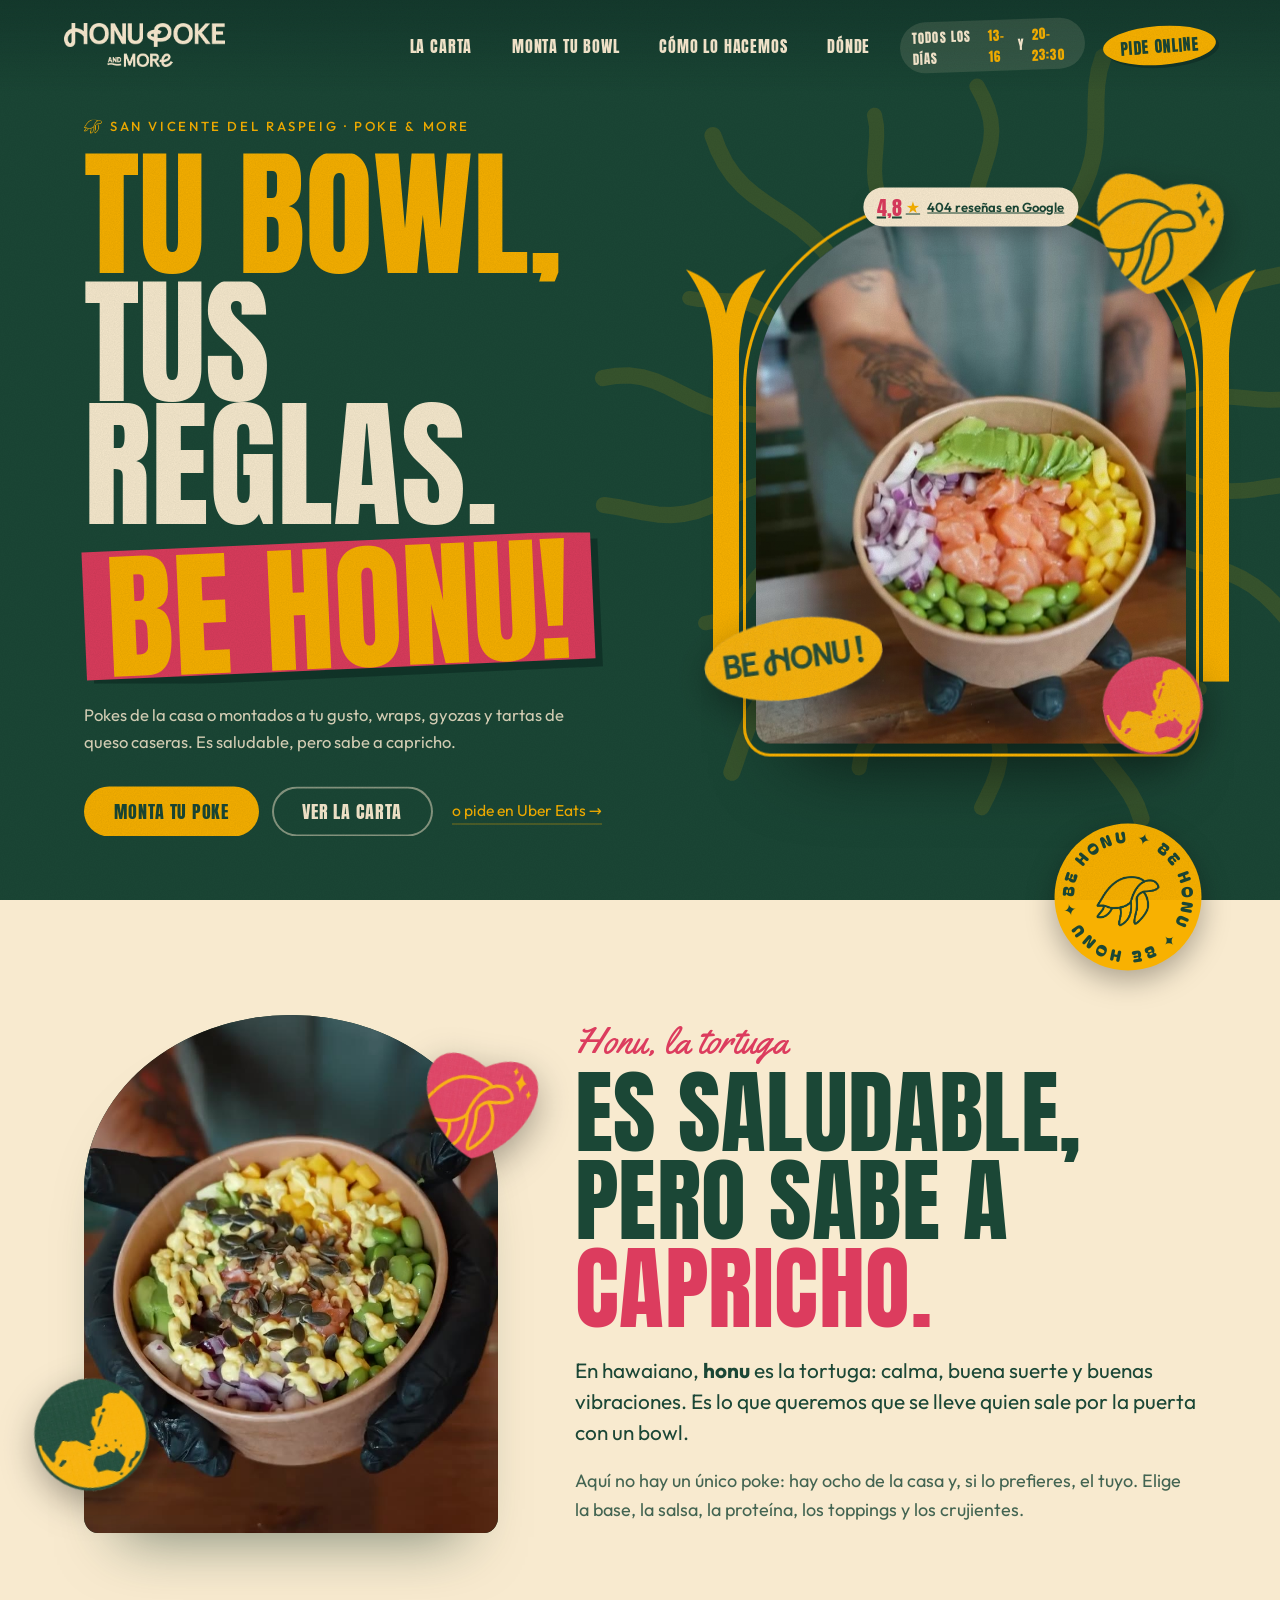
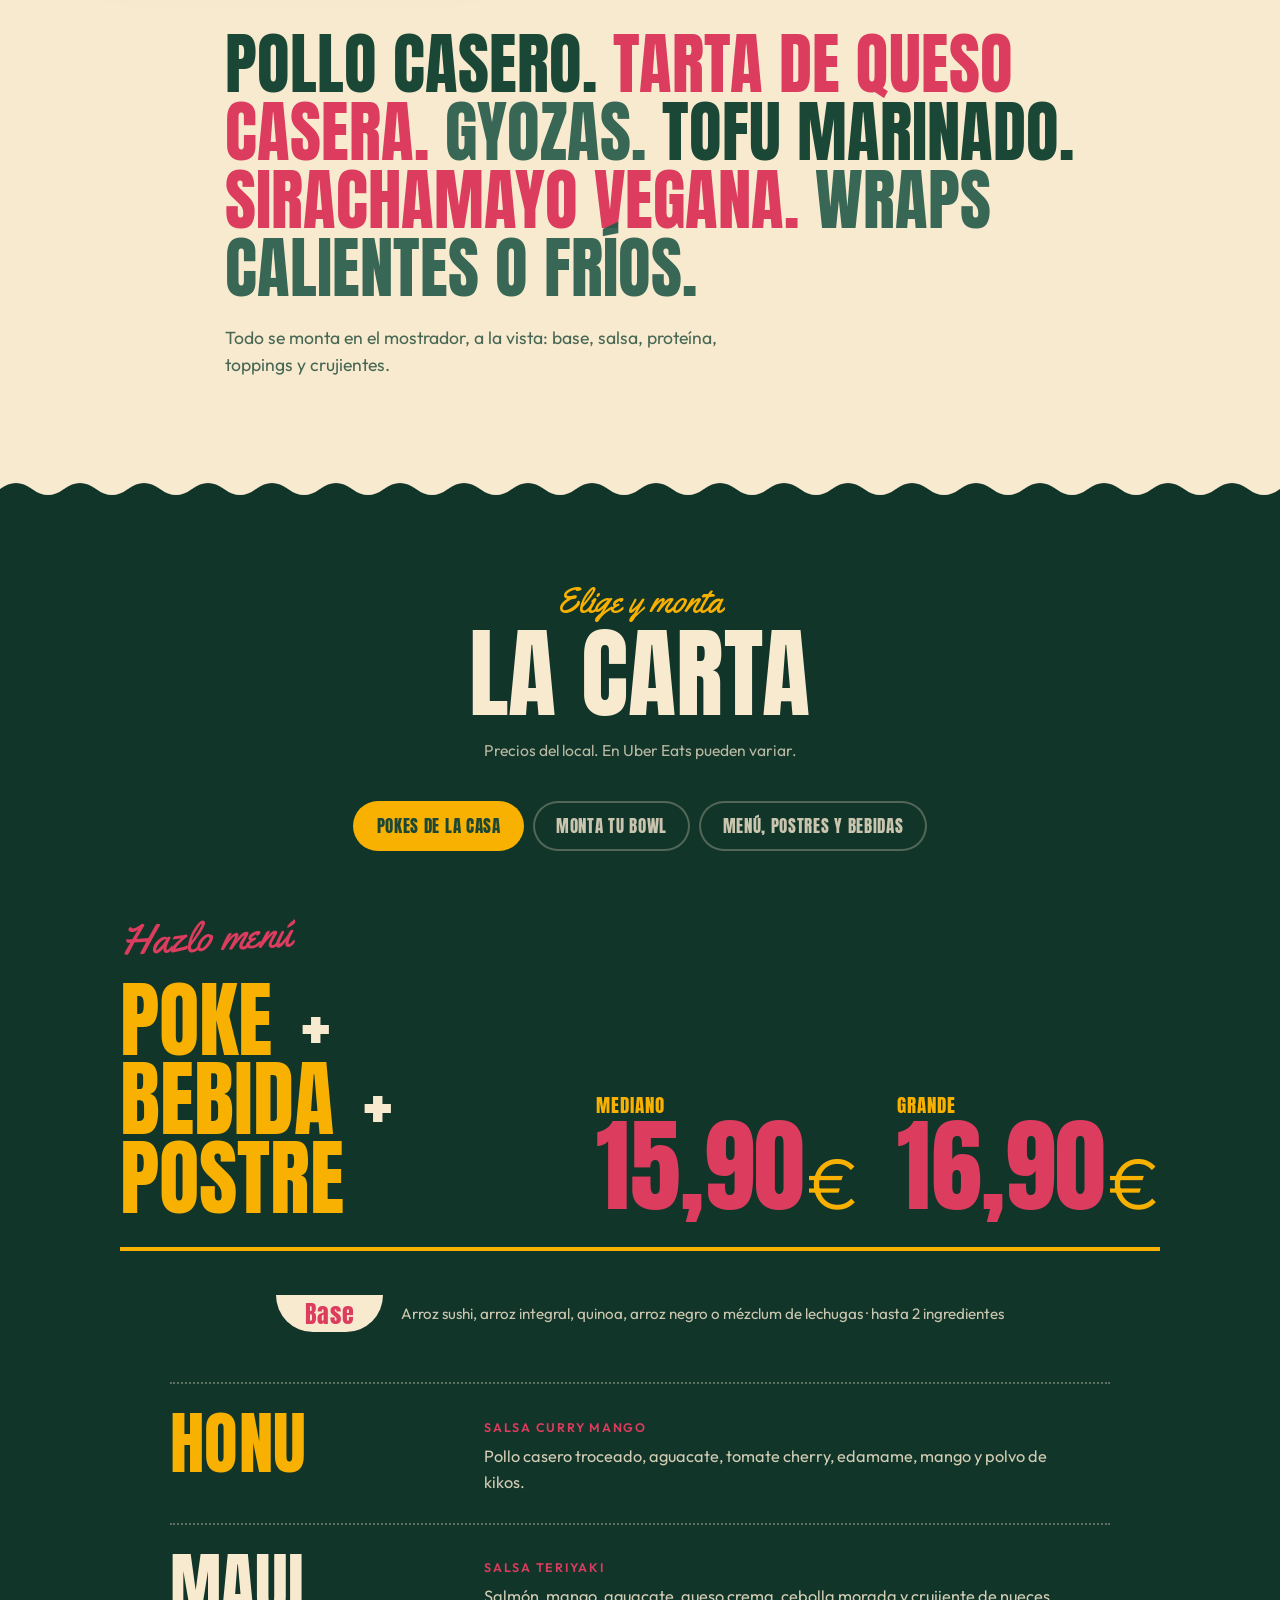
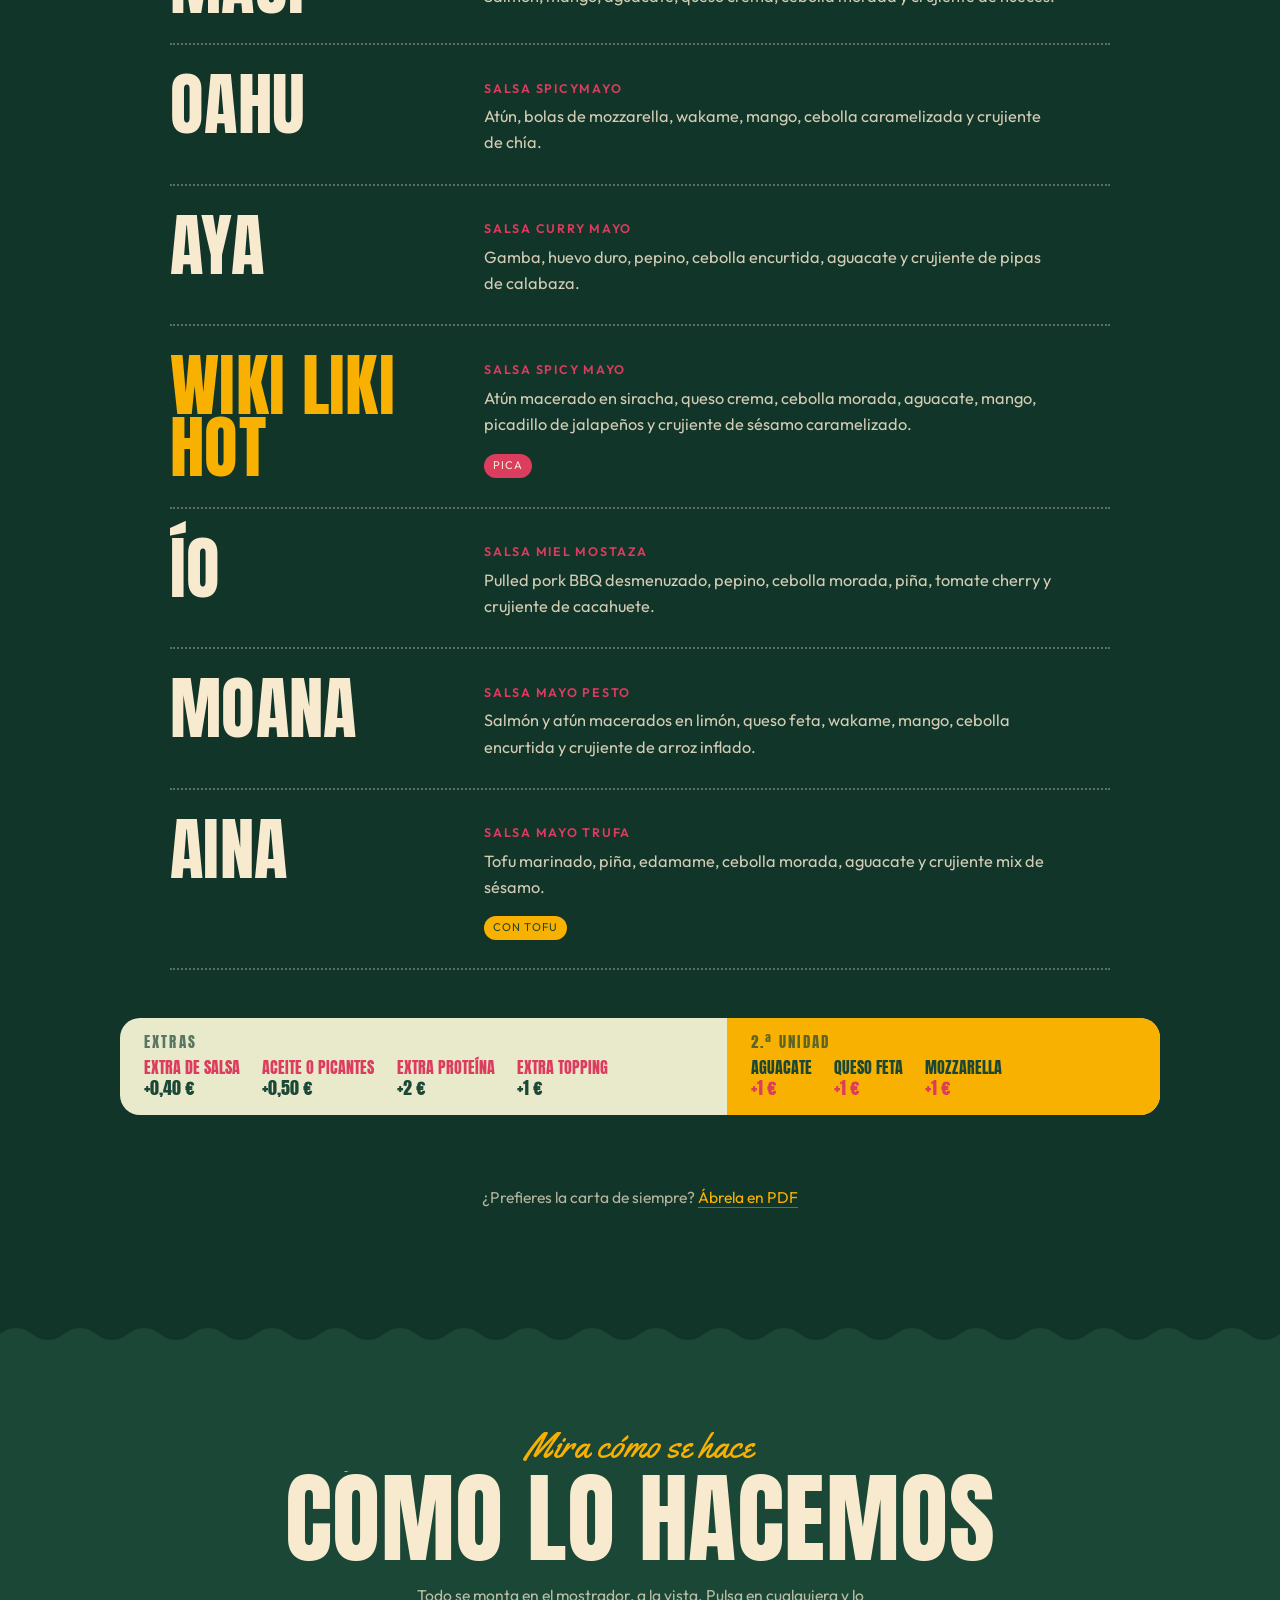
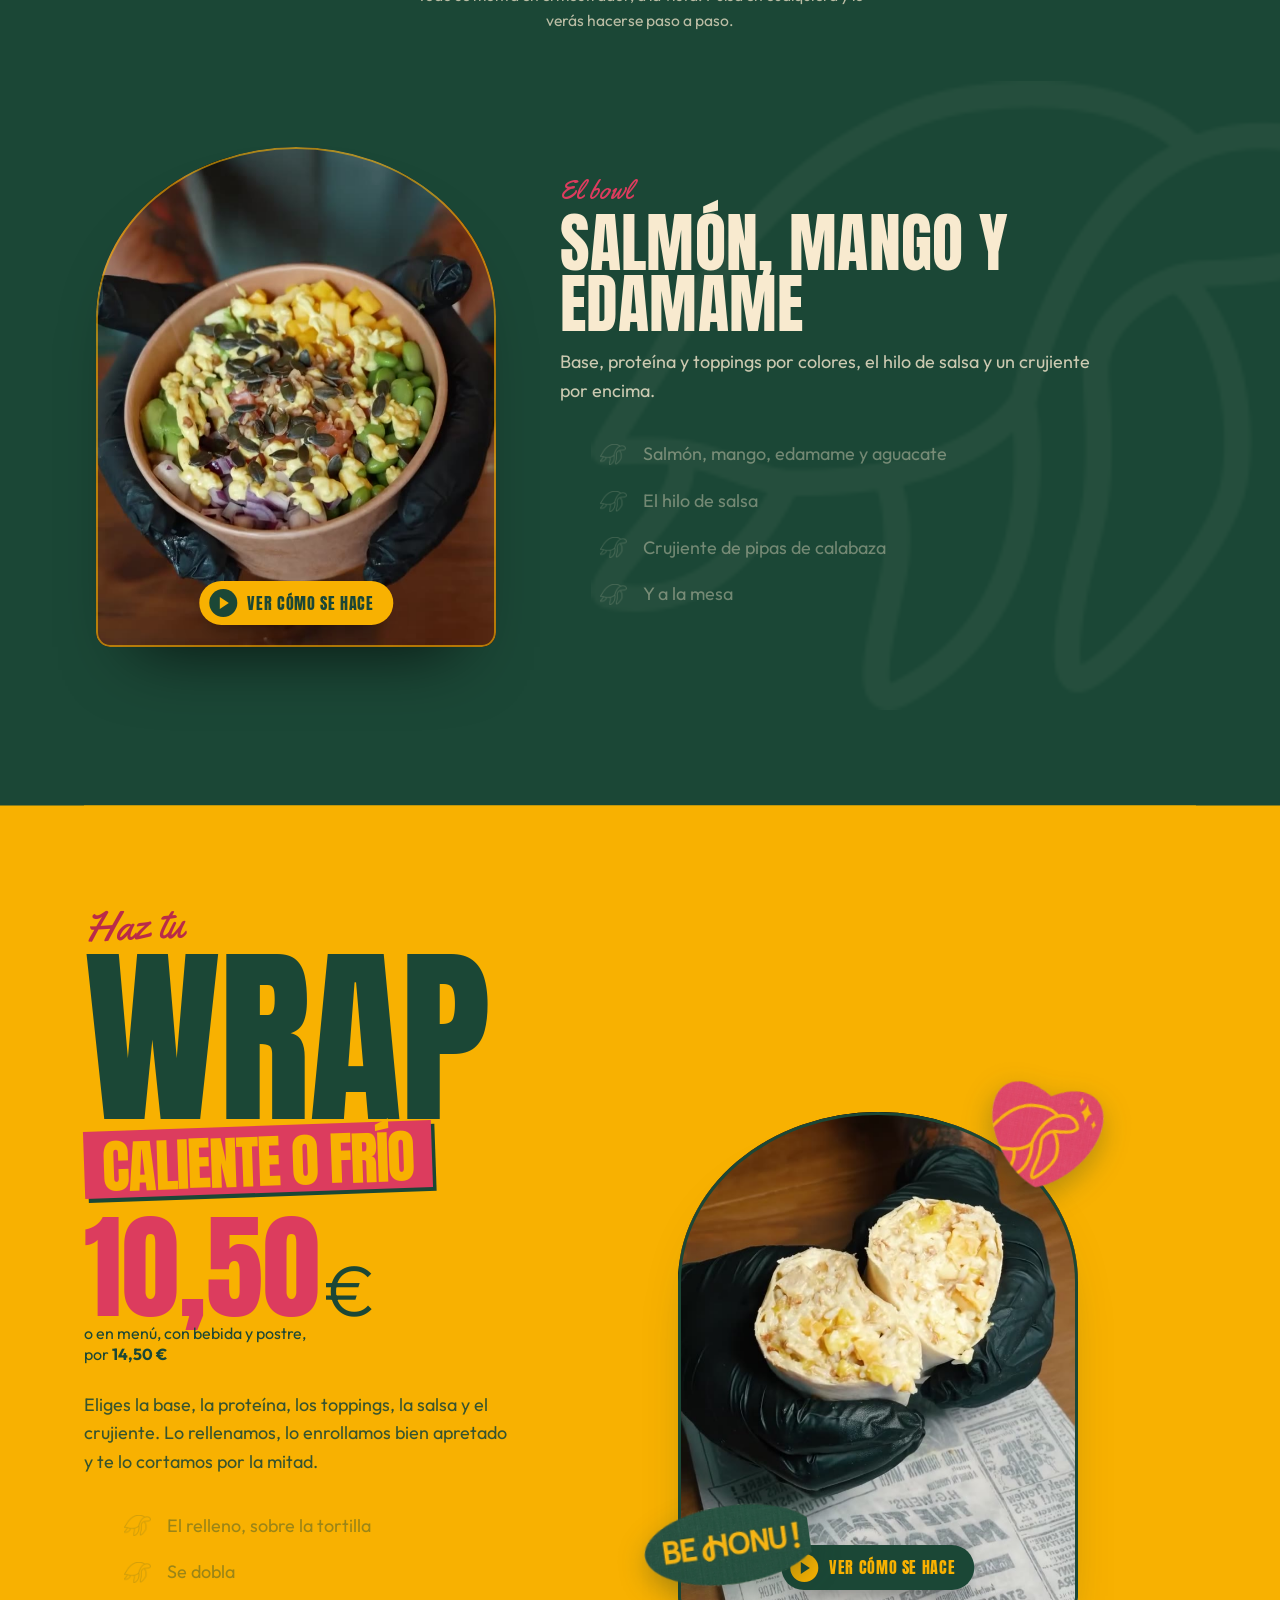
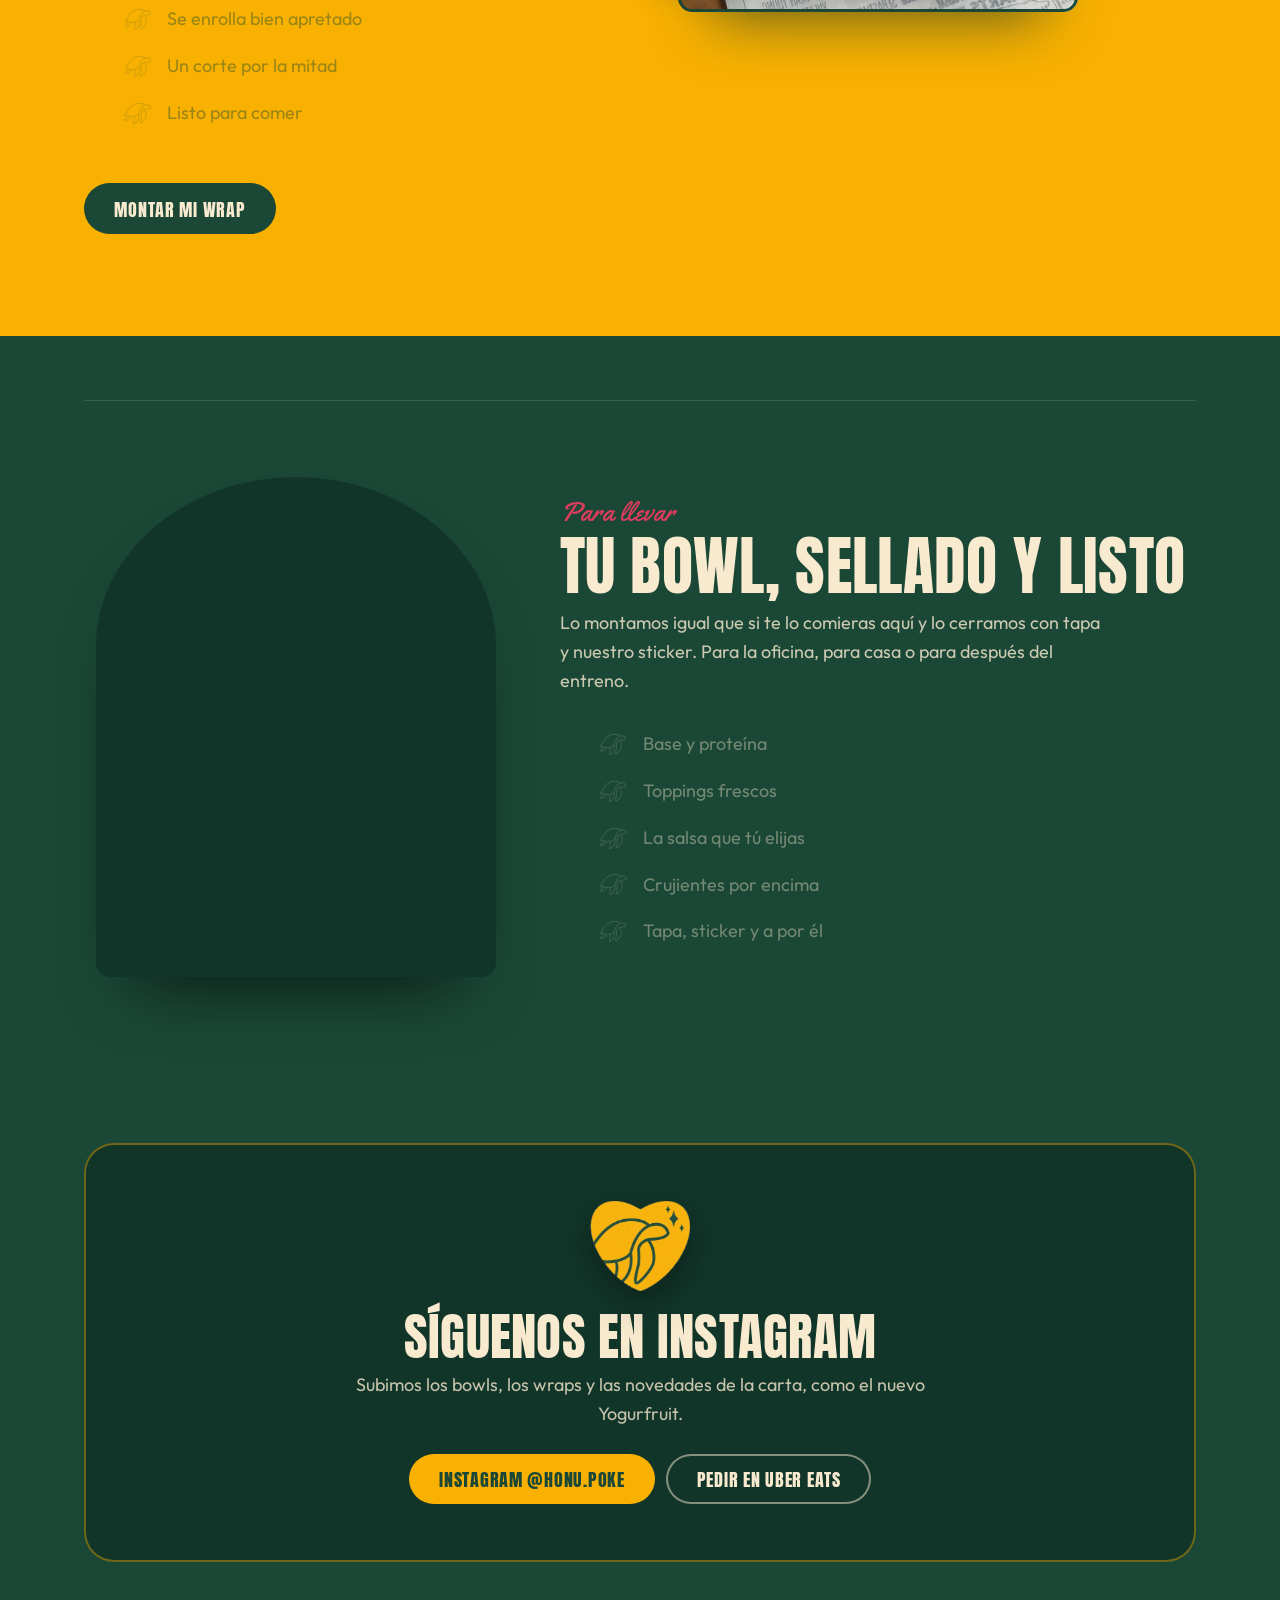
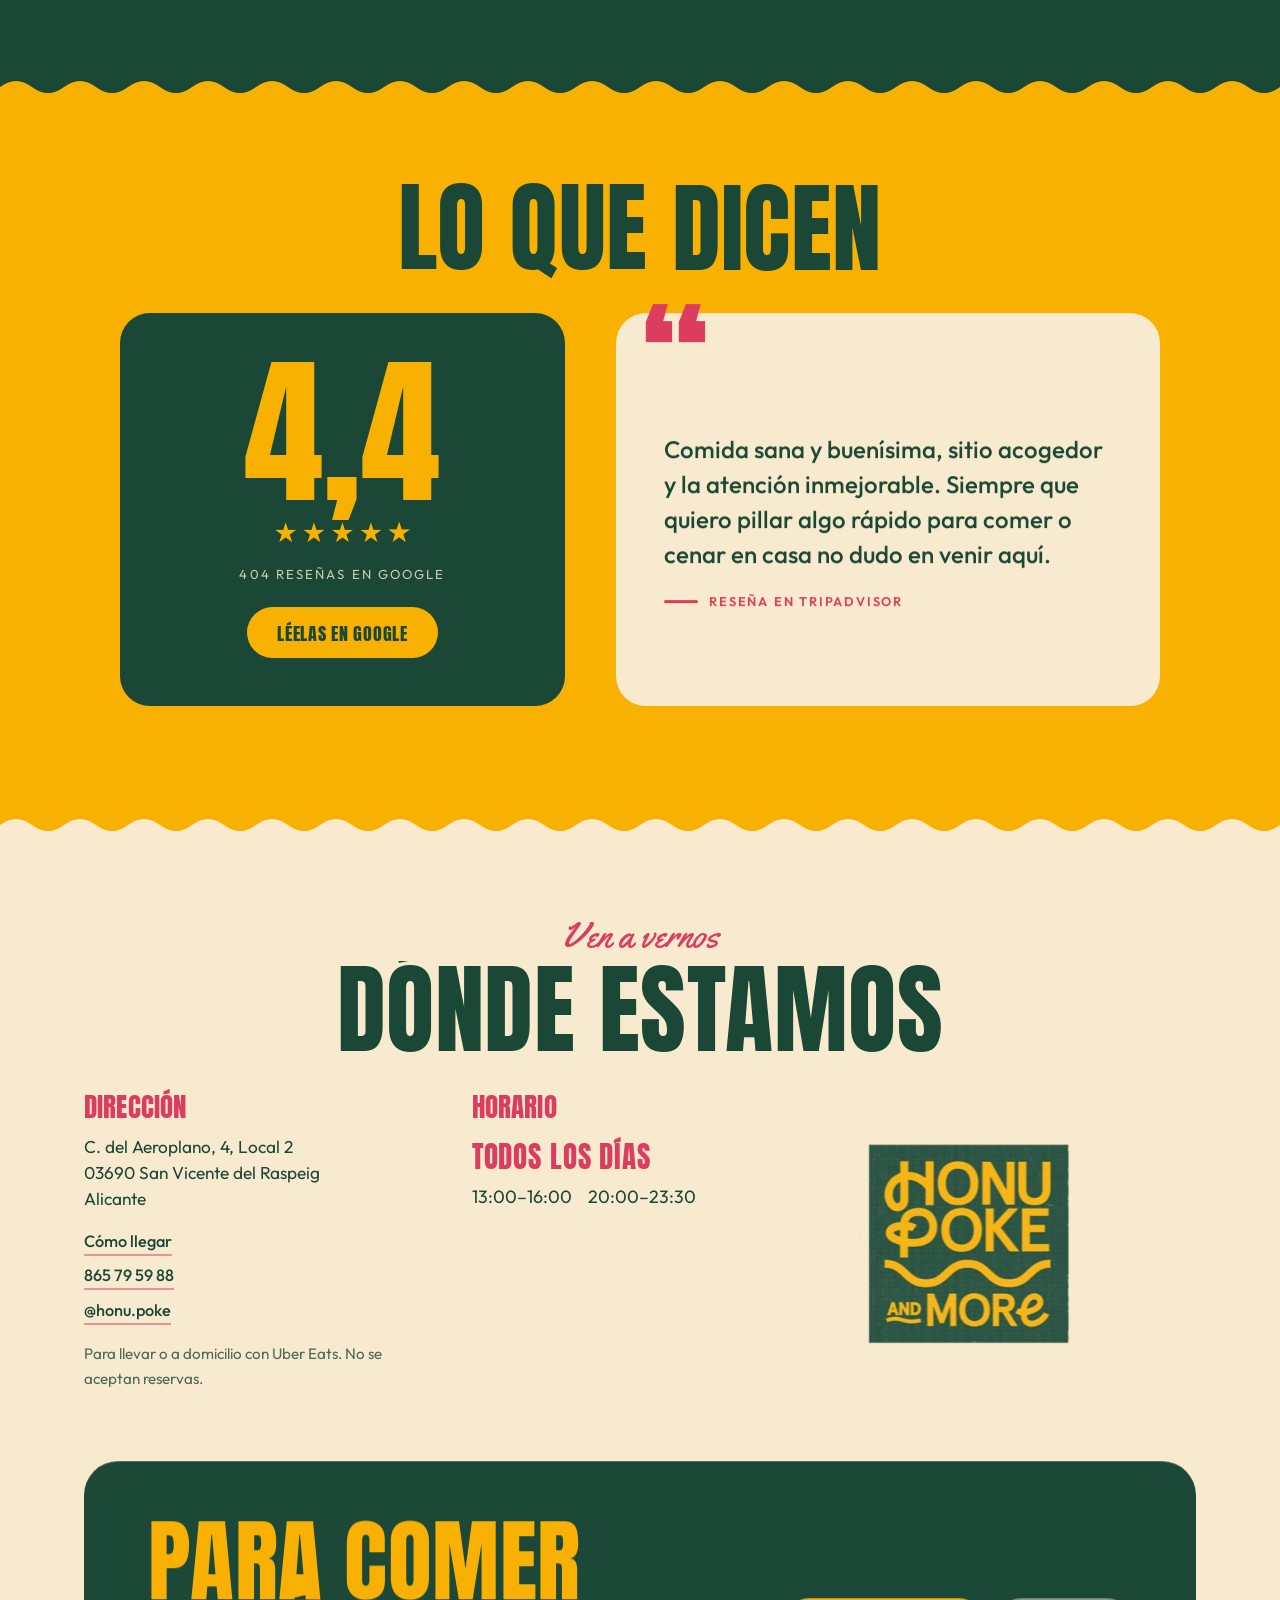
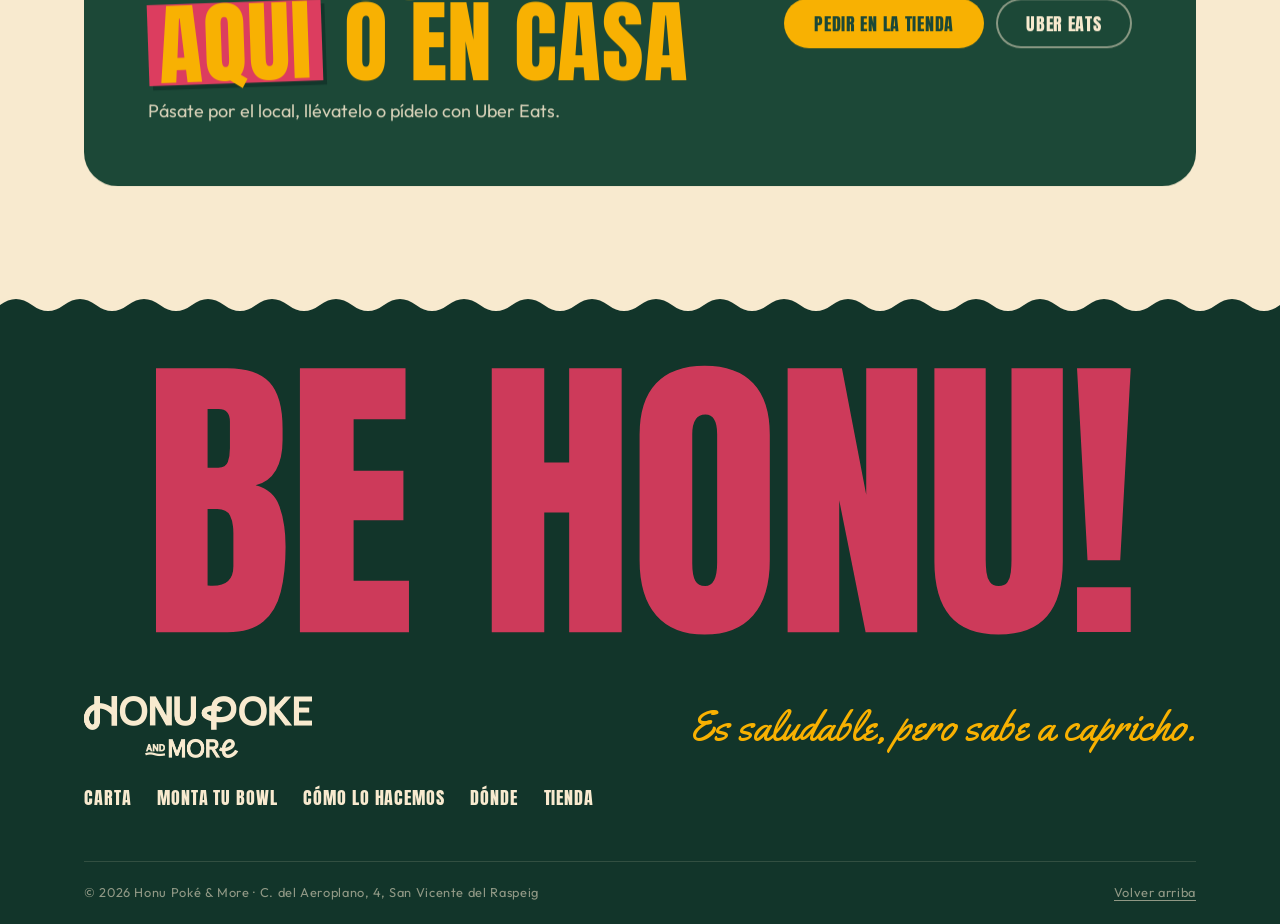
==== commit 9cd4d588: "Tienda online de pokes en página aparte Co-Authored-By: Claude Sonnet 5.5 <noreply@anthropic.com>" ====
--- a/index.html
+++ b/index.html
@@ -70,7 +70,7 @@
 
   <div class="nav__right">
     <p class="nav__status">Todos los días <b>13–16</b> y <b>20–23:30</b></p>
-    <a class="btn btn--sm nav__cta" href="https://www.ubereats.com/es/store/honu-poke/i9mvTQm-RK2mBBhM6Uy6yA" target="_blank" rel="noopener"><span>Pide ya</span></a>
+    <a class="btn btn--sm nav__cta" href="tienda.html"><span>Pide online</span></a>
     <button class="burger" id="burger" aria-expanded="false" aria-controls="menu-panel">
       <span class="burger__bar"></span><span class="burger__bar"></span><span class="burger__bar"></span>
       <span class="sr">Abrir el menú de navegación</span>
@@ -86,6 +86,7 @@
     <a href="#carta" data-tab="t-monta"><em>02</em>Monta tu bowl</a>
     <a href="#proceso"><em>03</em>Cómo lo hacemos</a>
     <a href="#visita"><em>04</em>Dónde</a>
+    <a href="tienda.html"><em>05</em>Tienda</a>
   </nav>
   <div class="panel__foot">
     <span>C. del Aeroplano, 4 · San Vicente del Raspeig</span>
@@ -516,8 +517,8 @@
         <p>Pásate por el local, llévatelo o pídelo con Uber Eats.</p>
       </div>
       <div class="order__btns">
-        <a class="btn" href="https://www.ubereats.com/es/store/honu-poke/i9mvTQm-RK2mBBhM6Uy6yA" target="_blank" rel="noopener"><span>Pedir en Uber Eats</span></a>
-        <a class="btn btn--ghost" href="tel:+34865795988"><span>Llamar</span></a>
+        <a class="btn" href="tienda.html"><span>Pedir en la tienda</span></a>
+        <a class="btn btn--ghost" href="https://www.ubereats.com/es/store/honu-poke/i9mvTQm-RK2mBBhM6Uy6yA" target="_blank" rel="noopener"><span>Uber Eats</span></a>
       </div>
       <img class="sticker" src="assets/img/sticker-oval-yellow.png" alt="" loading="lazy" width="401" height="181">
     </div>
@@ -538,6 +539,7 @@
         <a href="#carta" data-tab="t-monta">Monta tu bowl</a>
         <a href="#proceso">Cómo lo hacemos</a>
         <a href="#visita">Dónde</a>
+        <a href="tienda.html">Tienda</a>
       </nav>
     </div>
     <div class="foot__bar">
--- a/css/personalidad.css
+++ b/css/personalidad.css
@@ -231,3 +231,10 @@
 .btn--ghost:not(.nav__cta):active{ box-shadow:inset 0 0 0 2px var(--cream), 0 0 0 var(--sh) }
 .btn--line:not(.nav__cta):active{ box-shadow:inset 0 0 0 2px var(--green), 0 0 0 var(--sh) }
 .nav__cta:active{ transform:rotate(-4deg) translate(1px,2px); box-shadow:0 0 0 var(--green-deep) }
+
+/* nav: los enlaces, centrados de verdad (logo y bloque derecho ocupan lo mismo a cada lado) */
+@media (min-width:981px){
+  .nav{ display:grid; grid-template-columns:minmax(0,1fr) auto minmax(0,1fr); }
+  .nav__logo{ justify-self:start }
+  .nav__right{ justify-self:end }
+}
